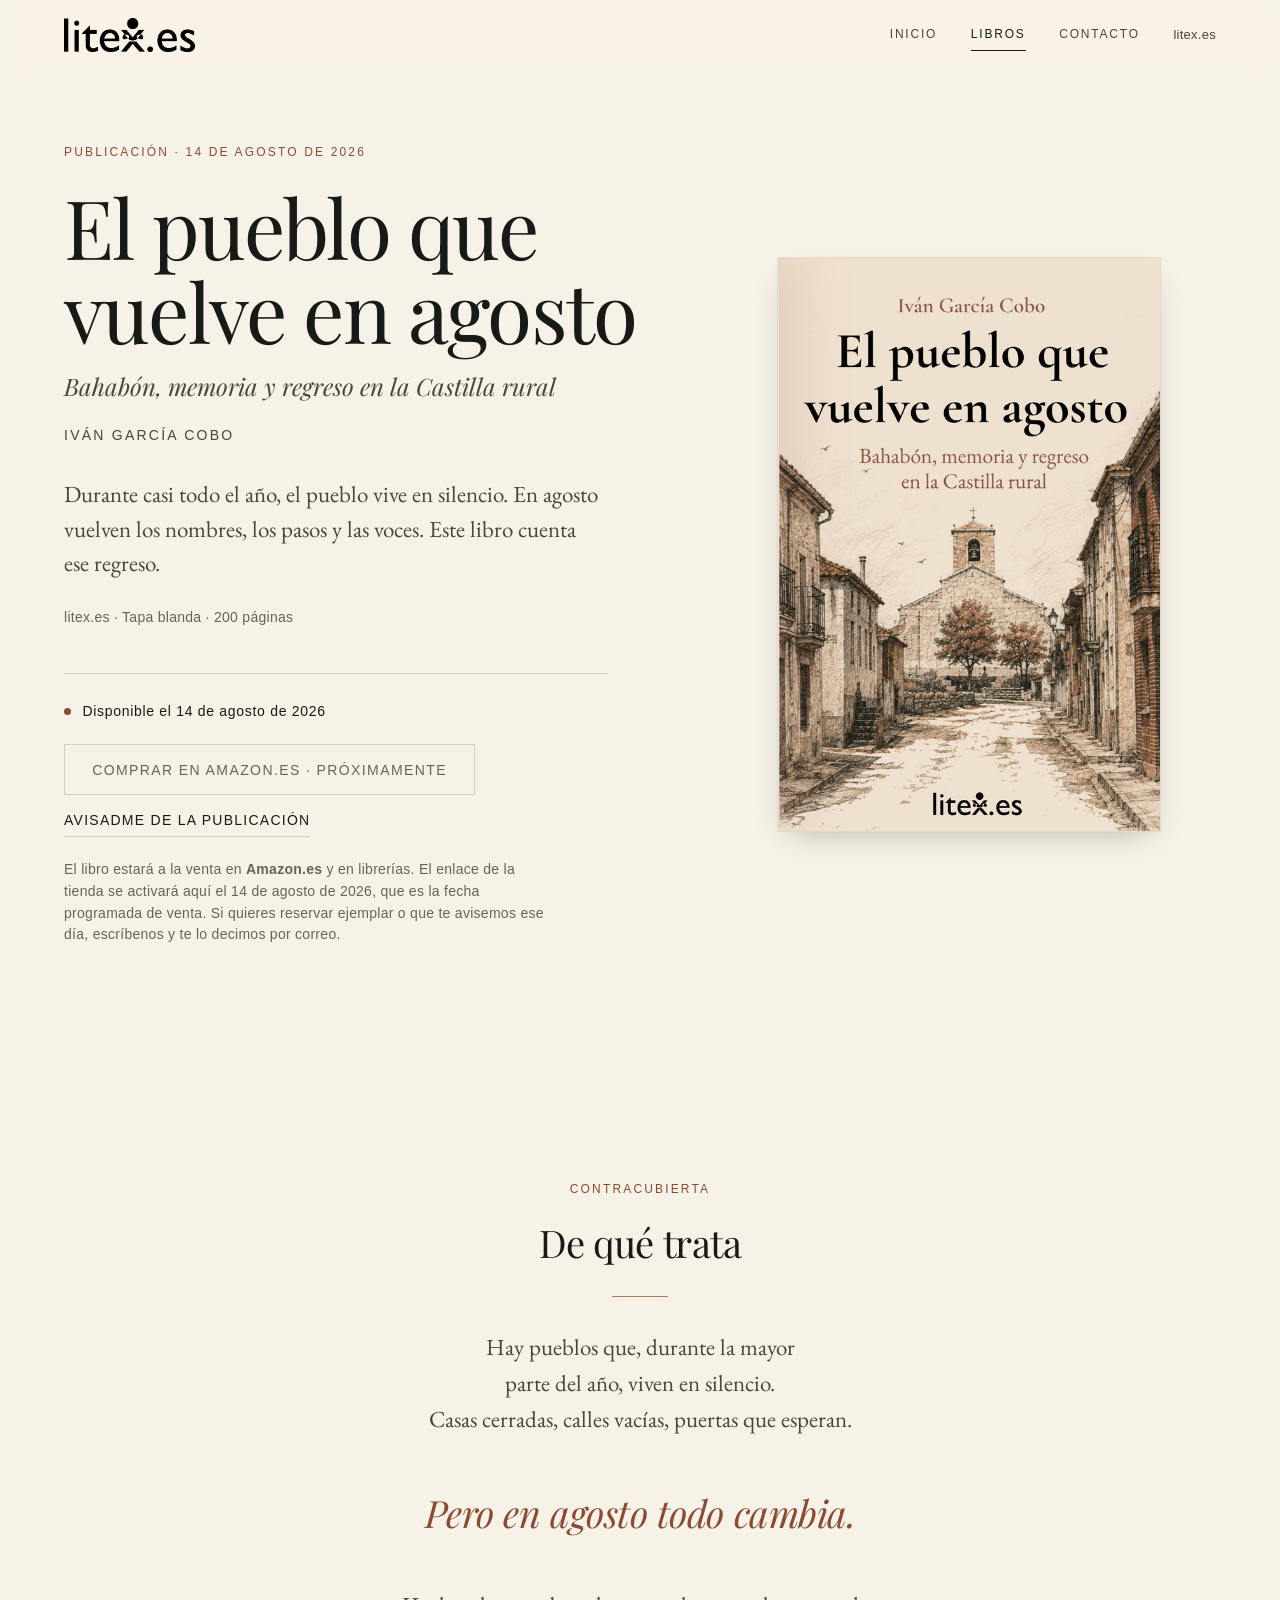
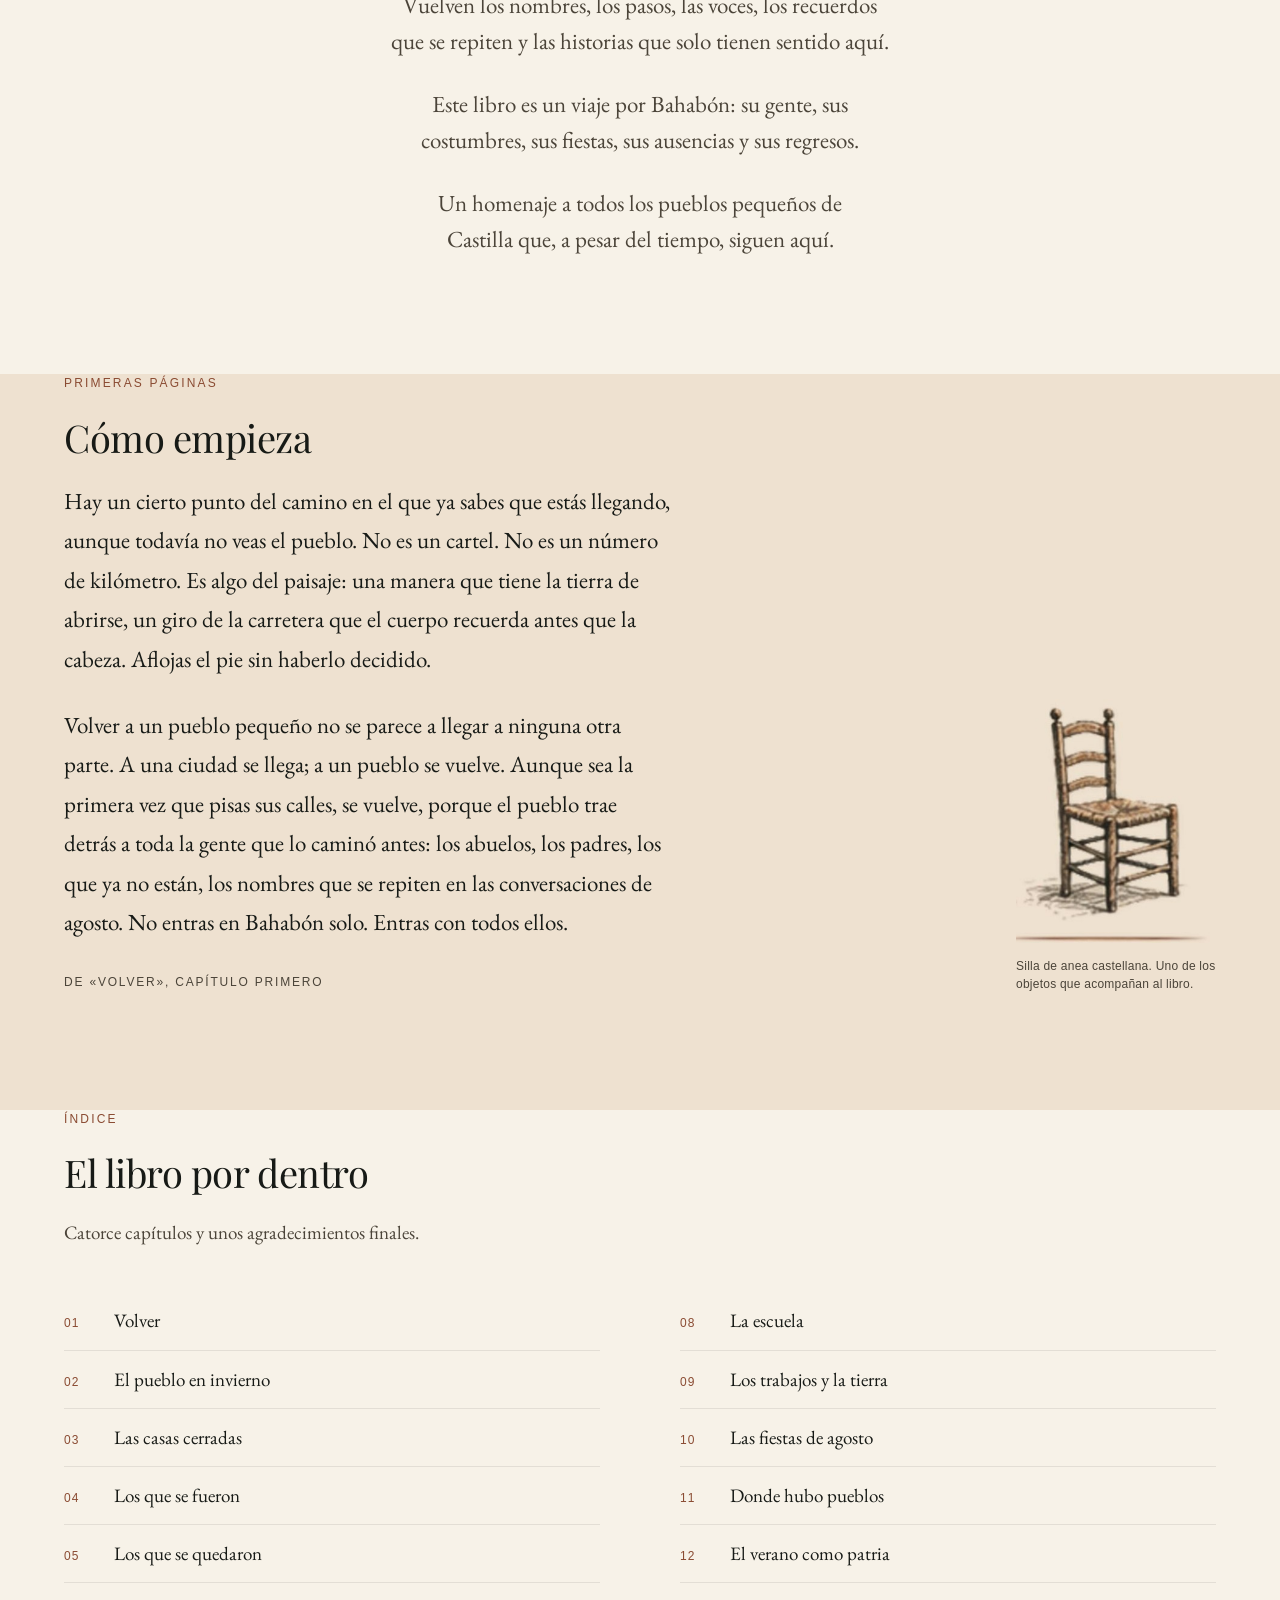
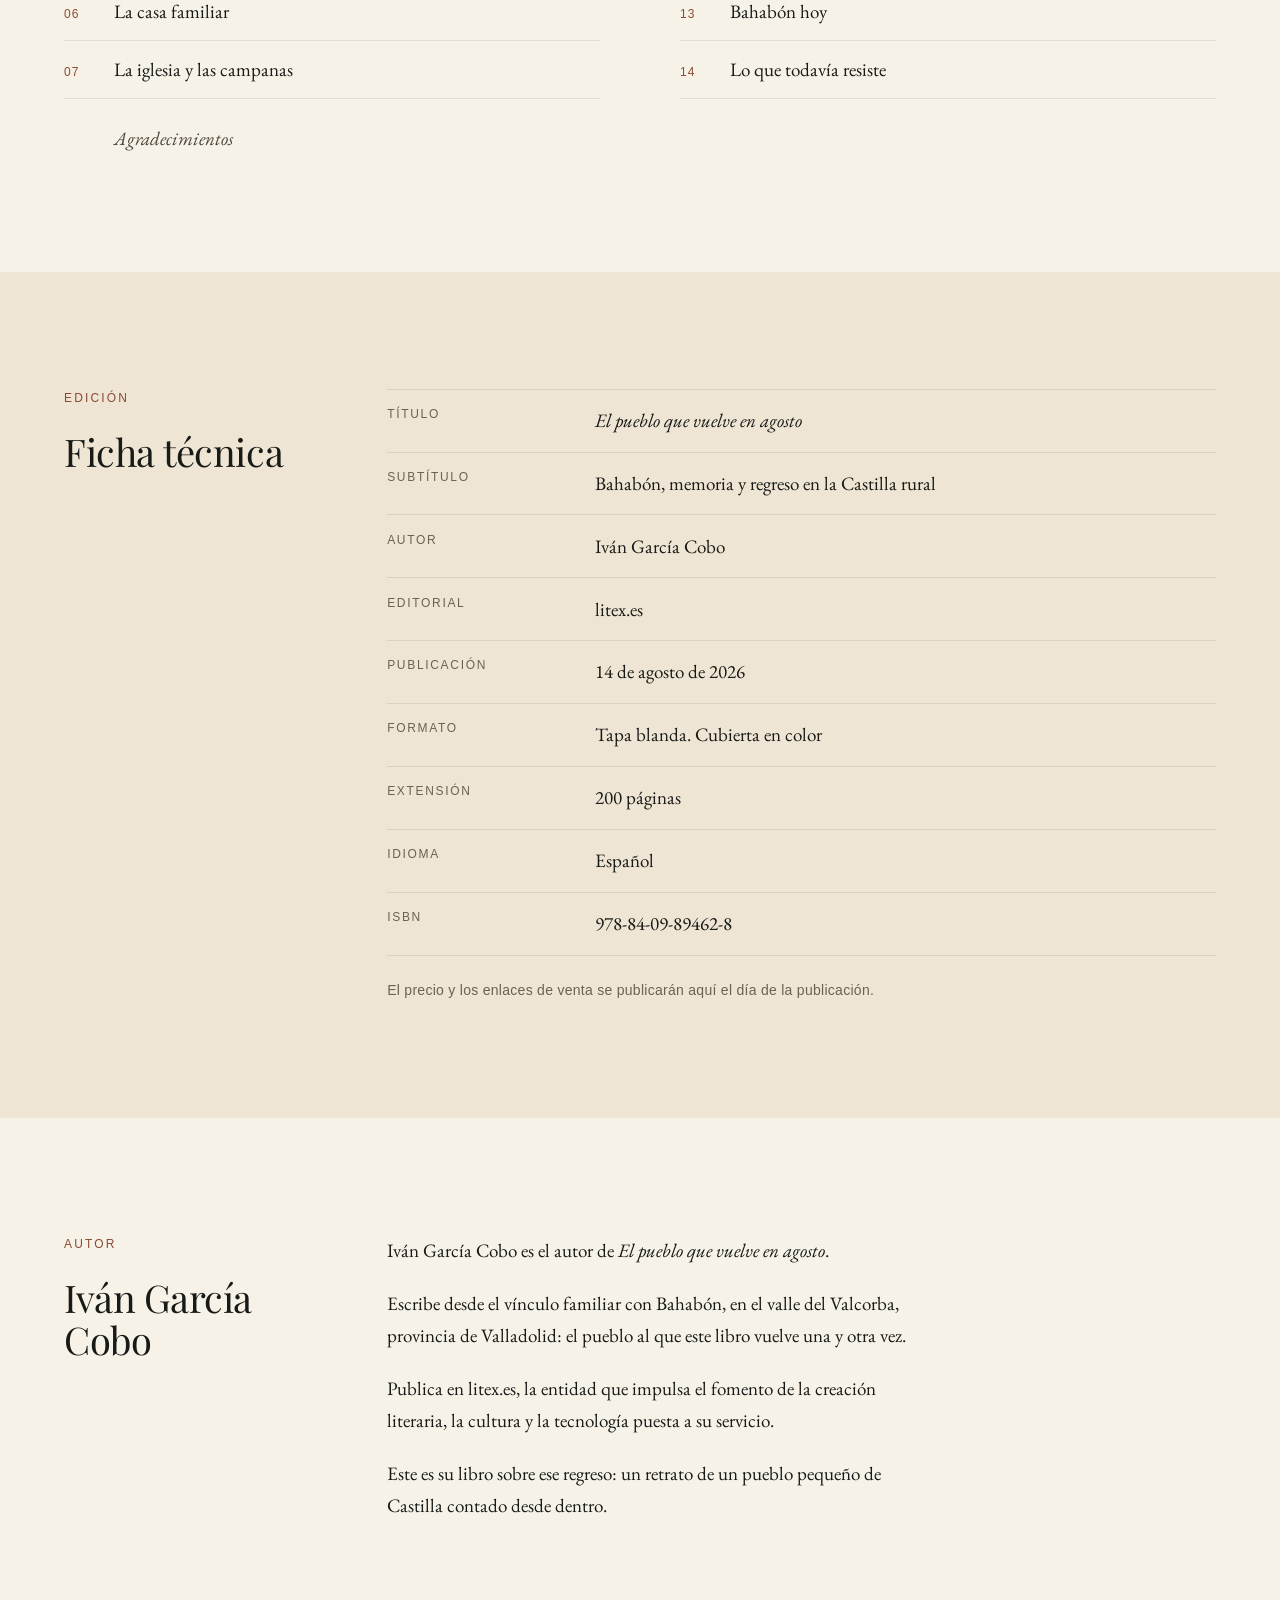
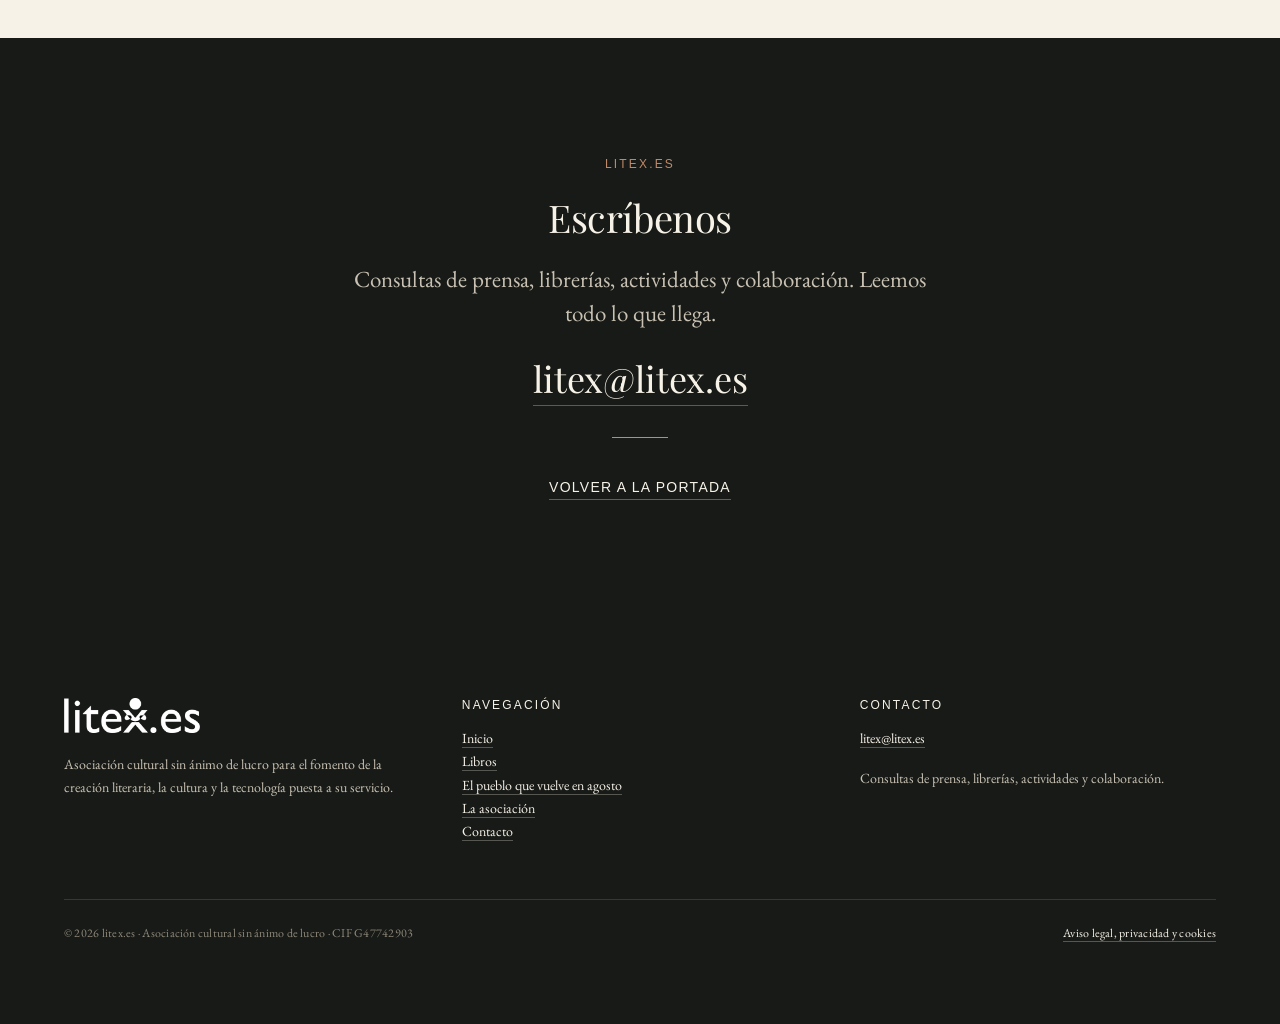
==== el-pueblo-que-vuelve-en-agosto.html @ 0a815637 "web" ====
<!doctype html>
<html lang="es">
<head>
<meta charset="utf-8">
<meta name="viewport" content="width=device-width, initial-scale=1">
<title>El pueblo que vuelve en agosto — Iván García Cobo | litex.es</title>
<meta name="description" content="«El pueblo que vuelve en agosto», de Iván García Cobo: Bahabón, memoria y regreso en la Castilla rural. Publicación el 14 de agosto de 2026 en litex.es.">
<link rel="canonical" href="https://litex.es/el-pueblo-que-vuelve-en-agosto.html">
<meta name="theme-color" content="#F7F2E8">
<meta property="og:type" content="book">
<meta property="og:site_name" content="litex.es">
<meta property="og:locale" content="es_ES">
<meta property="og:title" content="El pueblo que vuelve en agosto — Iván García Cobo">
<meta property="og:description" content="Bahabón, memoria y regreso en la Castilla rural. Un viaje por un pueblo pequeño de Castilla que revive cada agosto. Publicación: 14 de agosto de 2026.">
<meta property="og:url" content="https://litex.es/el-pueblo-que-vuelve-en-agosto.html">
<meta property="og:image" content="https://litex.es/assets/img/og-libro.jpg">
<meta property="og:image:alt" content="Cubierta de «El pueblo que vuelve en agosto», de Iván García Cobo.">
<meta property="book:author" content="Iván García Cobo">
<meta property="book:release_date" content="2026-08-14">
<meta name="twitter:card" content="summary_large_image">
<link rel="icon" href="favicon.ico" sizes="any">
<link rel="icon" href="assets/img/isotipo-litex.png" type="image/png">
<link rel="apple-touch-icon" href="assets/img/apple-touch-icon.png">
<link rel="preload" href="assets/fonts/eb-garamond-normal-latin.woff2" as="font" type="font/woff2" crossorigin>
<link rel="preload" href="assets/fonts/playfair-display-normal-latin.woff2" as="font" type="font/woff2" crossorigin>
<link rel="stylesheet" href="assets/css/fonts.css">
<link rel="stylesheet" href="assets/css/style.css">
<link rel="stylesheet" href="assets/css/el-pueblo-que-vuelve-en-agosto.css">
<noscript><style>.reveal{opacity:1;transform:none}</style></noscript>
<script type="application/ld+json">
{
  "@context": "https://schema.org",
  "@type": "Book",
  "name": "El pueblo que vuelve en agosto",
  "alternativeHeadline": "Bahabón, memoria y regreso en la Castilla rural",
  "author": {
    "@type": "Person",
    "name": "Iván García Cobo"
  },
  "inLanguage": "es",
  "publisher": {
    "@type": "Organization",
    "name": "litex.es",
    "url": "https://litex.es/"
  },
  "bookFormat": "https://schema.org/Paperback",
  "isbn": "978-84-09-89462-8",
  "datePublished": "2026-08-14",
  "image": "https://litex.es/assets/img/cubierta-pueblo-agosto.jpg",
  "url": "https://litex.es/el-pueblo-que-vuelve-en-agosto.html",
  "description": "Un viaje por Bahabón: su gente, sus costumbres, sus fiestas, sus ausencias y sus regresos. Un homenaje a todos los pueblos pequeños de Castilla que, a pesar del tiempo, siguen aquí."
}
</script>
</head>
<body>

<a class="skip-link" href="#main">Saltar al contenido</a>

<header class="site-header">
  <div class="wrap site-header__inner">
    <a class="brand" href="./" aria-label="litex.es — inicio">
      <img src="assets/img/logo-litex.png" alt="litex.es" width="900" height="231">
    </a>
    <nav class="nav" aria-label="Principal">
      <a href="./">Inicio</a>
      <a href="./#catalogo" aria-current="true">Libros</a>
      <a href="./#contacto">Contacto</a>
      <a href="./#asociacion" class="nav__self">litex.es</a>
    </nav>
  </div>
</header>

<main id="main">

  <!-- ===== 1. Portada ==================================================== -->
  <section class="book-hero" aria-labelledby="titulo-libro">
    <div class="wrap book-hero__inner">

      <div class="book-hero__text">
        <p class="eyebrow">Publicación · 14 de agosto de 2026</p>
        <h1 class="display-xl" id="titulo-libro">El pueblo que vuelve en agosto</h1>
        <p class="book-hero__subtitle">Bahabón, memoria y regreso en la Castilla rural</p>
        <p class="book-hero__author">Iván García Cobo</p>
        <p class="lede book-hero__lede">Durante casi todo el año, el pueblo vive en silencio. En agosto vuelven los nombres, los pasos y las voces. Este libro cuenta ese regreso.</p>
        <p class="meta book-hero__meta">litex.es · Tapa blanda · 200 páginas</p>

        <!-- ===== 2. Zona de compra ====================================== -->
        <div class="buy" id="compra">
          <p class="buy__status">Disponible el 14 de agosto de 2026</p>

          <div class="btn-row">
            <!-- TODO: sustituir por el enlace real de compra cuando esté definido.
                 Al activarlo: convertir este botón en un enlace con las mismas clases,
                 poner el href del punto de venta y quitar los atributos
                 disabled, aria-disabled y aria-describedby. -->
            <button class="btn btn--accent" type="button" aria-disabled="true" disabled aria-describedby="buy-note">Comprar en Amazon.es · próximamente</button>
            <a class="link" href="mailto:litex@litex.es?subject=Reserva%20de%20ejemplar%20%C2%B7%20El%20pueblo%20que%20vuelve%20en%20agosto">Avisadme de la publicación</a>
          </div>

          <p class="meta buy__note" id="buy-note">El libro estará a la venta en <strong>Amazon.es</strong> y en librerías. El enlace de la tienda se activará aquí el 14 de agosto de 2026, que es la fecha programada de venta. Si quieres reservar ejemplar o que te avisemos ese día, escríbenos y te lo decimos por correo.</p>
        </div>
      </div>

      <figure class="book-hero__cover">
        <img src="assets/img/cubierta-pueblo-agosto.jpg"
             srcset="assets/img/cubierta-pueblo-agosto-sm.jpg 600w, assets/img/cubierta-pueblo-agosto.jpg 1200w"
             sizes="(min-width: 62rem) 24rem, (min-width: 40rem) 20rem, 15rem"
             width="1200" height="1800"
             fetchpriority="high" decoding="async"
             alt="Cubierta de «El pueblo que vuelve en agosto», de Iván García Cobo: dibujo a lápiz de una calle de pueblo, entre casas de piedra y adobe, que desemboca en la iglesia y su espadaña, sobre fondo crema.">
      </figure>

    </div>
  </section>

  <!-- ===== 3. Sinopsis =================================================== -->
  <section class="section" id="sinopsis" aria-labelledby="h-sinopsis">
    <div class="wrap wrap--narrow center reveal">
      <p class="eyebrow">Contracubierta</p>
      <h2 id="h-sinopsis">De qué trata</h2>
      <hr class="flourish flourish--center">

      <div class="synopsis measure">
        <p>Hay pueblos que, durante la mayor parte del año, viven en silencio.<br>
           Casas cerradas, calles vacías, puertas que esperan.</p>

        <p class="synopsis__turn">Pero en agosto todo cambia.</p>

        <p>Vuelven los nombres, los pasos, las voces, los recuerdos que se repiten y las historias que solo tienen sentido aquí.</p>

        <p>Este libro es un viaje por Bahabón: su gente, sus costumbres, sus fiestas, sus ausencias y sus regresos.</p>

        <p>Un homenaje a todos los pueblos pequeños de Castilla que, a pesar del tiempo, siguen aquí.</p>
      </div>
    </div>
  </section>

  <!-- ===== 4. Fragmento ================================================== -->
  <section class="section section--cover section--top" id="fragmento" aria-labelledby="h-fragmento">
    <div class="wrap">
      <div class="reveal">
        <p class="eyebrow">Primeras páginas</p>
        <h2 id="h-fragmento">Cómo empieza</h2>
      </div>

      <div class="fragment reveal">
        <figure class="fragment__figure">
          <blockquote>
            <p>Hay un cierto punto del camino en el que ya sabes que estás llegando, aunque todavía no veas el pueblo. No es un cartel. No es un número de kilómetro. Es algo del paisaje: una manera que tiene la tierra de abrirse, un giro de la carretera que el cuerpo recuerda antes que la cabeza. Aflojas el pie sin haberlo decidido.</p>
            <p>Volver a un pueblo pequeño no se parece a llegar a ninguna otra parte. A una ciudad se llega; a un pueblo se vuelve. Aunque sea la primera vez que pisas sus calles, se vuelve, porque el pueblo trae detrás a toda la gente que lo caminó antes: los abuelos, los padres, los que ya no están, los nombres que se repiten en las conversaciones de agosto. No entras en Bahabón solo. Entras con todos ellos.</p>
          </blockquote>
          <figcaption>De <cite>«Volver»</cite>, capítulo primero</figcaption>
        </figure>

        <figure class="plate">
          <img src="assets/img/silla.jpg" alt="Dibujo a lápiz de una silla castellana de anea, con el respaldo de tres travesaños y el asiento trenzado." width="330" height="450" loading="lazy" decoding="async">
          <figcaption class="meta">Silla de anea castellana. Uno de los objetos que acompañan al libro.</figcaption>
        </figure>
      </div>
    </div>
  </section>

  <!-- ===== 5. Índice ===================================================== -->
  <section class="section" id="indice" aria-labelledby="h-indice">
    <div class="wrap reveal">
      <p class="eyebrow">Índice</p>
      <h2 id="h-indice">El libro por dentro</h2>
      <p class="measure quiet">Catorce capítulos y unos agradecimientos finales.</p>

      <ol class="toc">
        <li>Volver</li>
        <li>El pueblo en invierno</li>
        <li>Las casas cerradas</li>
        <li>Los que se fueron</li>
        <li>Los que se quedaron</li>
        <li>La casa familiar</li>
        <li>La iglesia y las campanas</li>
        <li>La escuela</li>
        <li>Los trabajos y la tierra</li>
        <li>Las fiestas de agosto</li>
        <li>Donde hubo pueblos</li>
        <li>El verano como patria</li>
        <li>Bahabón hoy</li>
        <li>Lo que todavía resiste</li>
      </ol>

      <p class="toc__extra">Agradecimientos</p>
    </div>
  </section>

  <!-- ===== 6. Ficha técnica ============================================== -->
  <section class="section section--warm section--top" id="ficha" aria-labelledby="h-ficha">
    <div class="wrap rail reveal">
      <div class="rail__head">
        <p class="eyebrow">Edición</p>
        <h2 id="h-ficha">Ficha técnica</h2>
      </div>

      <div class="rail__body">
        <dl class="specs">
          <dt>Título</dt>
          <dd><span class="italic">El pueblo que vuelve en agosto</span></dd>

          <dt>Subtítulo</dt>
          <dd>Bahabón, memoria y regreso en la Castilla rural</dd>

          <dt>Autor</dt>
          <dd>Iván García Cobo</dd>

          <dt>Editorial</dt>
          <dd>litex.es</dd>

          <dt>Publicación</dt>
          <dd><time datetime="2026-08-14">14 de agosto de 2026</time></dd>

          <dt>Formato</dt>
          <dd>Tapa blanda. Cubierta en color</dd>

          <dt>Extensión</dt>
          <dd>200 páginas</dd>

          <dt>Idioma</dt>
          <dd>Español</dd>

          <dt>ISBN</dt>
          <dd>978-84-09-89462-8</dd>
        </dl>

        <p class="meta specs__note">El precio y los enlaces de venta se publicarán aquí el día de la publicación.</p>
      </div>
    </div>
  </section>

  <!-- ===== 7. Sobre el autor ============================================= -->
  <section class="section" id="autor" aria-labelledby="h-autor">
    <div class="wrap rail reveal">
      <div class="rail__head">
        <p class="eyebrow">Autor</p>
        <h2 id="h-autor">Iván García Cobo</h2>
      </div>

      <div class="rail__body measure">
        <p>Iván García Cobo es el autor de <span class="italic">El pueblo que vuelve en agosto</span>.</p>
        <p>Escribe desde el vínculo familiar con Bahabón, en el valle del Valcorba, provincia de Valladolid: el pueblo al que este libro vuelve una y otra vez.</p>
        <p>Publica en litex.es, la entidad que impulsa el fomento de la creación literaria, la cultura y la tecnología puesta a su servicio.</p>
        <p>Este es su libro sobre ese regreso: un retrato de un pueblo pequeño de Castilla contado desde dentro.</p>
      </div>
    </div>
  </section>

  <!-- ===== 8. Cierre ===================================================== -->
  <section class="section section--dark section--top center" id="contacto" aria-labelledby="h-contacto">
    <div class="wrap wrap--narrow">
      <p class="eyebrow">litex.es</p>
      <h2 id="h-contacto">Escríbenos</h2>
      <p class="lede">Consultas de prensa, librerías, actividades y colaboración. Leemos todo lo que llega.</p>
      <p class="closing__mail"><a href="mailto:litex@litex.es">litex@litex.es</a></p>
      <hr class="flourish flourish--center">
      <p><a class="link" href="./">Volver a la portada</a></p>
    </div>
  </section>

</main>

<footer class="site-footer">
  <div class="wrap">
    <div class="site-footer__grid">
      <div class="site-footer__brand">
        <img src="assets/img/logo-litex-blanco.png" alt="litex.es" width="900" height="231">
        <p>Asociación cultural sin ánimo de lucro para el fomento de la creación literaria, la cultura y la tecnología puesta a su servicio.</p>
      </div>
      <div>
        <h3>Navegación</h3>
        <p><a href="./">Inicio</a><br>
           <a href="./#catalogo">Libros</a><br>
           <a href="el-pueblo-que-vuelve-en-agosto.html">El pueblo que vuelve en agosto</a><br>
           <a href="./#asociacion">La asociación</a><br>
           <a href="./#contacto">Contacto</a></p>
      </div>
      <div>
        <h3>Contacto</h3>
        <p><a href="mailto:litex@litex.es">litex@litex.es</a></p>
        <p>Consultas de prensa, librerías, actividades y colaboración.</p>
      </div>
    </div>
    <div class="site-footer__bottom">
      <span>© 2026 litex.es · Asociación cultural sin ánimo de lucro · CIF G47742903</span>
      <span><a href="aviso-legal.html">Aviso legal, privacidad y cookies</a></span>
    </div>
  </div>
</footer>
<script src="assets/js/site.js" defer></script>

</body>
</html>
---- assets/css/fonts.css ----
/* Tipografías autoalojadas — EB Garamond y Playfair Display (SIL OFL 1.1) */

@font-face {
  font-family: 'EB Garamond';
  font-style: italic;
  font-weight: 400 600;
  font-display: swap;
  src: url('../fonts/eb-garamond-italic-latin-ext.woff2') format('woff2');
  unicode-range: U+0100-02BA, U+02BD-02C5, U+02C7-02CC, U+02CE-02D7, U+02DD-02FF, U+0304, U+0308, U+0329, U+1D00-1DBF, U+1E00-1E9F, U+1EF2-1EFF, U+2020, U+20A0-20AB, U+20AD-20C0, U+2113, U+2C60-2C7F, U+A720-A7FF;
}

@font-face {
  font-family: 'EB Garamond';
  font-style: italic;
  font-weight: 400 600;
  font-display: swap;
  src: url('../fonts/eb-garamond-italic-latin.woff2') format('woff2');
  unicode-range: U+0000-00FF, U+0131, U+0152-0153, U+02BB-02BC, U+02C6, U+02DA, U+02DC, U+0304, U+0308, U+0329, U+2000-206F, U+20AC, U+2122, U+2191, U+2193, U+2212, U+2215, U+FEFF, U+FFFD;
}

@font-face {
  font-family: 'EB Garamond';
  font-style: normal;
  font-weight: 400 700;
  font-display: swap;
  src: url('../fonts/eb-garamond-normal-latin-ext.woff2') format('woff2');
  unicode-range: U+0100-02BA, U+02BD-02C5, U+02C7-02CC, U+02CE-02D7, U+02DD-02FF, U+0304, U+0308, U+0329, U+1D00-1DBF, U+1E00-1E9F, U+1EF2-1EFF, U+2020, U+20A0-20AB, U+20AD-20C0, U+2113, U+2C60-2C7F, U+A720-A7FF;
}

@font-face {
  font-family: 'EB Garamond';
  font-style: normal;
  font-weight: 400 700;
  font-display: swap;
  src: url('../fonts/eb-garamond-normal-latin.woff2') format('woff2');
  unicode-range: U+0000-00FF, U+0131, U+0152-0153, U+02BB-02BC, U+02C6, U+02DA, U+02DC, U+0304, U+0308, U+0329, U+2000-206F, U+20AC, U+2122, U+2191, U+2193, U+2212, U+2215, U+FEFF, U+FFFD;
}

@font-face {
  font-family: 'Playfair Display';
  font-style: italic;
  font-weight: 400 600;
  font-display: swap;
  src: url('../fonts/playfair-display-italic-latin-ext.woff2') format('woff2');
  unicode-range: U+0100-02BA, U+02BD-02C5, U+02C7-02CC, U+02CE-02D7, U+02DD-02FF, U+0304, U+0308, U+0329, U+1D00-1DBF, U+1E00-1E9F, U+1EF2-1EFF, U+2020, U+20A0-20AB, U+20AD-20C0, U+2113, U+2C60-2C7F, U+A720-A7FF;
}

@font-face {
  font-family: 'Playfair Display';
  font-style: italic;
  font-weight: 400 600;
  font-display: swap;
  src: url('../fonts/playfair-display-italic-latin.woff2') format('woff2');
  unicode-range: U+0000-00FF, U+0131, U+0152-0153, U+02BB-02BC, U+02C6, U+02DA, U+02DC, U+0304, U+0308, U+0329, U+2000-206F, U+20AC, U+2122, U+2191, U+2193, U+2212, U+2215, U+FEFF, U+FFFD;
}

@font-face {
  font-family: 'Playfair Display';
  font-style: normal;
  font-weight: 400 700;
  font-display: swap;
  src: url('../fonts/playfair-display-normal-latin-ext.woff2') format('woff2');
  unicode-range: U+0100-02BA, U+02BD-02C5, U+02C7-02CC, U+02CE-02D7, U+02DD-02FF, U+0304, U+0308, U+0329, U+1D00-1DBF, U+1E00-1E9F, U+1EF2-1EFF, U+2020, U+20A0-20AB, U+20AD-20C0, U+2113, U+2C60-2C7F, U+A720-A7FF;
}

@font-face {
  font-family: 'Playfair Display';
  font-style: normal;
  font-weight: 400 700;
  font-display: swap;
  src: url('../fonts/playfair-display-normal-latin.woff2') format('woff2');
  unicode-range: U+0000-00FF, U+0131, U+0152-0153, U+02BB-02BC, U+02C6, U+02DA, U+02DC, U+0304, U+0308, U+0329, U+2000-206F, U+20AC, U+2122, U+2191, U+2193, U+2212, U+2215, U+FEFF, U+FFFD;
}
---- assets/css/style.css ----
/* =========================================================================
   litex.es — sistema de diseño
   Editorial, sobrio, papel. Paleta tomada de la cubierta de
   «El pueblo que vuelve en agosto».
   ========================================================================= */

/* --- 1. Tokens ---------------------------------------------------------- */

:root {
  /* Color */
  --paper:        #F7F2E8;   /* fondo general, papel ahuesado           */
  --paper-warm:   #EFE5D4;   /* paneles cálidos                          */
  --paper-cover:  #EEE1D0;   /* crema exacto de la cubierta              */
  --ink:          #171A16;   /* carbón oscuro — texto principal          */
  --ink-soft:     #4B4439;   /* carbón medio — texto secundario          */
  --ink-mute:     #6A6255;   /* metadatos, pies de foto — AA (≥4,67:1)
                                sobre los tres fondos claros del sitio    */
  --sanguina:     #8A4B32;   /* acento principal                         */
  --sanguina-dk:  #6E3A26;   /* acento en hover / contraste AA           */
  --stone:        #806A50;
  --rule:         rgba(23, 26, 22, .16);
  --rule-soft:    rgba(23, 26, 22, .09);

  /* Tipografía */
  --serif:   'EB Garamond', 'Iowan Old Style', Palatino, 'Palatino Linotype', Georgia, serif;
  --display: 'Playfair Display', 'EB Garamond', Georgia, serif;
  --sans:    'Helvetica Neue', Helvetica, Arial, sans-serif;

  /* Escala fluida */
  --t-xs:  .75rem;
  --t-sm:  .875rem;
  --t-base: clamp(1.0625rem, .99rem + .32vw, 1.1875rem);
  --t-lede: clamp(1.1875rem, 1.09rem + .45vw, 1.4375rem);
  --t-h3:  clamp(1.25rem, 1.15rem + .5vw, 1.5rem);
  --t-h2:  clamp(1.6rem, 1.3rem + 1.35vw, 2.5rem);
  --t-h1:  clamp(2.1rem, 1.5rem + 2.7vw, 4rem);
  --t-xl:  clamp(2.6rem, 1.6rem + 4.4vw, 5.5rem);

  /* Ritmo */
  --gap:      clamp(1.5rem, 1rem + 2vw, 3rem);
  --section:  clamp(4rem, 2.5rem + 6vw, 8.5rem);
  --wrap:     72rem;
  --measure:  34rem;   /* ancho de lectura cómodo */
}

/* --- 2. Reset y base ---------------------------------------------------- */

*, *::before, *::after { box-sizing: border-box; }

html {
  -webkit-text-size-adjust: 100%;
  scroll-behavior: smooth;
  scroll-padding-top: 6rem;
}

body {
  margin: 0;
  background: var(--paper);
  color: var(--ink);
  font-family: var(--serif);
  font-size: var(--t-base);
  line-height: 1.66;
  font-kerning: normal;
  font-variant-ligatures: common-ligatures;
  text-rendering: optimizeLegibility;
  -webkit-font-smoothing: antialiased;
  -moz-osx-font-smoothing: grayscale;
}

img, svg { max-width: 100%; height: auto; display: block; }

h1, h2, h3, h4 {
  font-family: var(--display);
  font-weight: 400;
  line-height: 1.1;
  letter-spacing: -.012em;
  text-wrap: balance;
  margin: 0 0 .6em;
}

h1 { font-size: var(--t-h1); }
h2 { font-size: var(--t-h2); }
h3 { font-size: var(--t-h3); line-height: 1.25; }

p { margin: 0 0 1.15em; text-wrap: pretty; }
p:last-child { margin-bottom: 0; }

a { color: inherit; text-decoration-thickness: 1px; text-underline-offset: .18em; }
a:hover { color: var(--sanguina); }

strong { font-weight: 600; }
em { font-style: italic; }

hr {
  border: 0;
  border-top: 1px solid var(--rule);
  margin: var(--gap) 0;
}

::selection { background: var(--sanguina); color: var(--paper); }

:focus-visible {
  outline: 2px solid var(--sanguina);
  outline-offset: 3px;
  border-radius: 2px;
}

.skip-link {
  position: absolute; left: -9999px;
  background: var(--ink); color: var(--paper);
  padding: .7rem 1.1rem; z-index: 100;
  font-family: var(--sans); font-size: var(--t-sm);
}
.skip-link:focus { left: 1rem; top: 1rem; }

/* --- 3. Layout ---------------------------------------------------------- */

.wrap {
  width: min(100% - 2.5rem, var(--wrap));
  margin-inline: auto;
}
.wrap--narrow { width: min(100% - 2.5rem, 46rem); }

.section { padding-block: var(--section); }

/* Dos secciones lisas seguidas comparten aire: se colapsa el margen superior de
   la segunda. Pero si alguna de las dos lleva filete o fondo propio, la banda
   necesita su propio aire arriba, así que la regla no debe aplicarse. */
.section:not(.section--warm):not(.section--dark)
  + .section:not(.section--rule):not(.section--warm):not(.section--dark) {
  padding-top: 0;
}

.section--rule { border-top: 1px solid var(--rule-soft); padding-top: var(--section); }
.section--warm { background: var(--paper-warm); }
.section--dark { background: var(--ink); color: var(--paper); }
.section--dark a:hover { color: #D9A385; }

.measure { max-width: var(--measure); }

/* --- 4. Tipografía de apoyo --------------------------------------------- */

.eyebrow {
  font-family: var(--sans);
  font-size: var(--t-xs);
  font-weight: 500;
  letter-spacing: .18em;
  text-transform: uppercase;
  color: var(--sanguina);
  margin: 0 0 1.4rem;
  display: block;
}
.section--dark .eyebrow { color: #C08A6B; }

.lede {
  font-size: var(--t-lede);
  line-height: 1.5;
  color: var(--ink-soft);
  max-width: 38rem;
}

.meta {
  font-family: var(--sans);
  font-size: var(--t-sm);
  letter-spacing: .02em;
  color: var(--ink-mute);
  line-height: 1.55;
}

.display-xl {
  font-family: var(--display);
  font-size: var(--t-xl);
  font-weight: 400;
  line-height: 1.02;
  letter-spacing: -.022em;
  margin: 0;
  text-wrap: balance;
}

.quiet { color: var(--ink-soft); }
.accent { color: var(--sanguina); }
.italic { font-style: italic; }

/* Ornamento: filete corto centrado o a la izquierda */
.flourish {
  width: 3.5rem;
  height: 1px;
  background: var(--sanguina);
  border: 0;
  margin: 2rem 0;
  opacity: .7;
}
.flourish--center { margin-inline: auto; }

/* --- 5. Botones --------------------------------------------------------- */

.btn {
  display: inline-flex;
  align-items: center;
  gap: .6rem;
  font-family: var(--sans);
  font-size: var(--t-sm);
  letter-spacing: .1em;
  text-transform: uppercase;
  text-decoration: none;
  padding: .95rem 1.7rem;
  border: 1px solid var(--ink);
  background: transparent;
  color: var(--ink);
  cursor: pointer;
  transition: background .25s ease, color .25s ease, border-color .25s ease;
}
.btn:hover { background: var(--ink); color: var(--paper); }

.btn--solid { background: var(--ink); color: var(--paper); }
.btn--solid:hover { background: var(--sanguina); border-color: var(--sanguina); color: var(--paper); }

.btn--accent { background: var(--sanguina); border-color: var(--sanguina); color: var(--paper); }
.btn--accent:hover { background: var(--sanguina-dk); border-color: var(--sanguina-dk); color: var(--paper); }

.btn[aria-disabled="true"] {
  border-color: var(--rule);
  color: var(--ink-mute);
  cursor: default;
  pointer-events: none;
}

.btn-row {
  display: flex;
  flex-wrap: wrap;
  gap: .85rem;
  margin-top: 2rem;
}

/* Enlace con subrayado animado */
.link {
  font-family: var(--sans);
  font-size: var(--t-sm);
  letter-spacing: .09em;
  text-transform: uppercase;
  text-decoration: none;
  color: var(--ink);
  border-bottom: 1px solid var(--rule);
  padding-bottom: .25rem;
  transition: border-color .25s ease, color .25s ease;
}
.link:hover { color: var(--sanguina); border-color: var(--sanguina); }

/* --- 6. Cabecera y navegación ------------------------------------------- */

.site-header {
  position: sticky;
  top: 0;
  z-index: 50;
  background: color-mix(in srgb, var(--paper) 88%, transparent);
  backdrop-filter: saturate(150%) blur(10px);
  -webkit-backdrop-filter: saturate(150%) blur(10px);
  border-bottom: 1px solid transparent;
  transition: border-color .3s ease, background .3s ease;
}
.site-header.is-stuck { border-bottom-color: var(--rule-soft); }

.site-header__inner {
  display: flex;
  align-items: center;
  justify-content: space-between;
  gap: var(--gap);
  padding-block: 1.15rem;
}

.brand { display: inline-block; line-height: 0; }
.brand img { width: clamp(6.5rem, 5rem + 4vw, 8.75rem); }

.nav {
  display: flex;
  align-items: center;
  gap: clamp(1.25rem, .5rem + 2vw, 2.5rem);
  font-family: var(--sans);
  font-size: var(--t-xs);
  letter-spacing: .15em;
  text-transform: uppercase;
}
.nav a {
  text-decoration: none;
  color: var(--ink-soft);
  padding-block: .35rem;
  border-bottom: 1px solid transparent;
  transition: color .2s ease, border-color .2s ease;
  white-space: nowrap;
}
.nav a:hover { color: var(--ink); border-bottom-color: var(--sanguina); }
/* La entrada que nombra a la propia asociación conserva su minúscula: el
   nombre es «litex.es», no «LITEX.ES». Un pelo más de cuerpo para que no
   quede pequeña al lado de las versalitas. */
.nav .nav__self {
  text-transform: none;
  letter-spacing: .02em;
  font-size: .8125rem;
}

/* "page" marca la página exacta; "true", la sección a la que pertenece la
   página actual (la ficha de un libro se sitúa bajo «Libros»). */
.nav a[aria-current="page"],
.nav a[aria-current="true"] { color: var(--ink); border-bottom-color: var(--ink); }

/* La cabecera no lleva menú desplegable: los cuatro enlaces no caben junto al
   logotipo por debajo de ~700 px. Ahí la navegación baja a su propia línea. */
@media (max-width: 44rem) {
  .site-header__inner {
    flex-wrap: wrap;
    justify-content: center;
    gap: .85rem 1rem;
    padding-block: .9rem;
  }
  .nav {
    width: 100%;
    justify-content: space-between;
    gap: .4rem .75rem;
    font-size: .6875rem;
    letter-spacing: .06em;
  }
}

/* --- 7. Pie de página --------------------------------------------------- */

.site-footer {
  background: var(--ink);
  color: #C9C2B4;
  padding-block: clamp(3rem, 2rem + 4vw, 5rem);
  font-size: var(--t-sm);
}
.site-footer a { color: var(--paper); text-decoration: none; border-bottom: 1px solid rgba(247,242,232,.28); }
.site-footer a:hover { color: #D9A385; border-color: #D9A385; }
.site-footer__grid {
  display: grid;
  grid-template-columns: repeat(auto-fit, minmax(15rem, 1fr));
  gap: var(--gap);
  align-items: start;
}
.site-footer__brand img { width: 8.5rem; margin-bottom: 1.25rem; }
.site-footer h3 {
  font-family: var(--sans);
  font-size: var(--t-xs);
  font-weight: 500;
  letter-spacing: .18em;
  text-transform: uppercase;
  color: var(--paper);
  margin-bottom: .9rem;
}
.site-footer__bottom {
  margin-top: clamp(2.5rem, 2rem + 2vw, 3.5rem);
  padding-top: 1.5rem;
  border-top: 1px solid rgba(247,242,232,.14);
  display: flex;
  flex-wrap: wrap;
  gap: .5rem 1.5rem;
  justify-content: space-between;
  font-size: var(--t-xs);
  color: #8F887B;
  letter-spacing: .02em;
}

/* --- 8. Animación de entrada -------------------------------------------- */

.reveal {
  opacity: 0;
  transform: translateY(1.25rem);
  transition: opacity .8s cubic-bezier(.22,.61,.36,1), transform .8s cubic-bezier(.22,.61,.36,1);
}
.reveal.is-visible { opacity: 1; transform: none; }

@media (prefers-reduced-motion: reduce) {
  html { scroll-behavior: auto; }
  .reveal { opacity: 1; transform: none; transition: none; }
  *, *::before, *::after {
    animation-duration: .01ms !important;
    transition-duration: .01ms !important;
  }
}

/* --- 9. Utilidades ------------------------------------------------------ */

.visually-hidden {
  position: absolute; width: 1px; height: 1px;
  padding: 0; margin: -1px; overflow: hidden;
  clip: rect(0 0 0 0); clip-path: inset(50%); white-space: nowrap;
}

.center { text-align: center; }
.center .lede, .center .measure { margin-inline: auto; }

@media print {
  .site-header, .btn-row, .reveal { position: static; opacity: 1; transform: none; }
  body { background: #fff; color: #000; }
}
---- assets/css/el-pueblo-que-vuelve-en-agosto.css ----
/* =========================================================================
   litex.es — «El pueblo que vuelve en agosto»
   Estilos exclusivos de el-pueblo-que-vuelve-en-agosto.html.
   Depende de style.css: aquí sólo va lo específico de esta página.
   ========================================================================= */

/* --- 0. Ajustes heredados ----------------------------------------------- */

/* Nota: el contraste de `.meta` y el plegado de la cabecera en pantallas
   estrechas se corrigieron en style.css, porque afectan a todo el sitio. */

/* style.css anula el aire superior de dos .section consecutivas. Cuando
   cambia el color de fondo hay que devolvérselo para que el bloque respire. */
.section.section--top { padding-top: var(--section); }

/* Botones nativos: el navegador les pone radio y tipografía propias. */
button.btn {
  border-radius: 0;
  appearance: none;
  -webkit-appearance: none;
  line-height: 1.3;
}

/* --- 1. Rejilla editorial de apoyo -------------------------------------- */

/* Rótulo a la izquierda, contenido a la derecha. */
.rail { display: grid; gap: clamp(1.5rem, 1rem + 2vw, 2.75rem); }

.rail__head { align-self: start; }
.rail__head h2 { margin-bottom: 0; }
.rail__body > :first-child { margin-top: 0; }

@media (min-width: 56rem) {
  .rail {
    grid-template-columns: minmax(0, 16rem) minmax(0, 1fr);
    column-gap: clamp(2rem, 1rem + 4vw, 5rem);
  }
}

/* --- 2. Portada del libro (hero) ---------------------------------------- */

.book-hero {
  padding-top: clamp(2.25rem, 1.25rem + 4vw, 5rem);
  padding-bottom: var(--section);
}

.book-hero__inner {
  display: grid;
  gap: clamp(2.25rem, 1.5rem + 3.5vw, 4rem);
  align-items: center;
}

@media (min-width: 62rem) {
  .book-hero__inner {
    grid-template-columns: minmax(0, 1.08fr) minmax(0, .92fr);
    column-gap: clamp(3rem, 1rem + 5vw, 6rem);
  }
}

/* min-width: 0 evita que un título largo desborde la celda de la rejilla */
.book-hero__text { min-width: 0; }

/* En móvil la cubierta va delante; en pantalla ancha vuelve a su columna. */
.book-hero__cover { order: -1; margin: 0; }

.book-hero__cover img {
  width: 100%;
  max-width: 15rem;
  margin-inline: auto;
  border: 1px solid rgba(23, 26, 22, .10);
  box-shadow: 0 .7rem 1.9rem -.9rem rgba(23, 26, 22, .35);
}

@media (min-width: 40rem) {
  .book-hero__cover img { max-width: 20rem; }
}

@media (min-width: 62rem) {
  .book-hero__cover { order: 0; }
  .book-hero__cover img { max-width: 24rem; }
}

.book-hero__subtitle {
  font-family: var(--display);
  font-style: italic;
  font-size: var(--t-h3);
  line-height: 1.32;
  color: var(--ink-soft);
  margin: 1.15rem 0 0;
}

.book-hero__author {
  font-family: var(--sans);
  font-size: var(--t-sm);
  letter-spacing: .16em;
  text-transform: uppercase;
  color: var(--ink-soft);
  margin: 1.35rem 0 0;
}

.book-hero__lede { margin-top: 1.9rem; }

.book-hero__meta { margin-top: 1.1rem; }

/* --- 3. Zona de compra --------------------------------------------------- */

.buy {
  max-width: 34rem;
  margin-top: clamp(2rem, 1.5rem + 2vw, 2.75rem);
  padding-top: 1.6rem;
  border-top: 1px solid var(--rule);
}

.buy__status {
  display: flex;
  align-items: center;
  gap: .7rem;
  margin: 0;
  font-family: var(--sans);
  font-size: var(--t-sm);
  letter-spacing: .05em;
  color: var(--ink);
}

/* Punto sanguina, único ornamento del bloque */
.buy__status::before {
  content: "";
  flex: 0 0 auto;
  width: .45rem;
  height: .45rem;
  background: var(--sanguina);
  border-radius: 50%;
}

.buy .btn-row { margin-top: 1.35rem; align-items: center; }

.buy__note { margin-top: 1.4rem; max-width: 30rem; }

/* El botón de venta todavía no está activo. .btn--accent le da fondo sanguina
   y .btn[aria-disabled] sólo cambia texto y filete, así que el contraste se
   quedaría corto: lo vaciamos hasta que exista un enlace real de compra. */
.btn--accent[aria-disabled="true"] {
  background: transparent;
  border-color: var(--rule);
  color: var(--ink-mute);
}

@media (max-width: 26rem) {
  .buy .btn {
    width: 100%;
    justify-content: center;
    text-align: center;
    padding-inline: 1rem;
  }
  .buy .link { align-self: flex-start; }
}

/* --- 4. Sinopsis --------------------------------------------------------- */

.synopsis { margin-inline: auto; }

.synopsis p {
  font-size: var(--t-lede);
  line-height: 1.58;
  color: var(--ink-soft);
  text-wrap: balance;
}

/* «Pero en agosto todo cambia.» — el giro de la contracubierta, aislado */
.synopsis .synopsis__turn {
  font-family: var(--display);
  font-style: italic;
  font-size: clamp(1.55rem, 1.1rem + 2vw, 2.35rem);
  line-height: 1.2;
  letter-spacing: -.012em;
  color: var(--sanguina);
  margin-block: clamp(2rem, 1.4rem + 2.6vw, 3.25rem);
}

/* --- 5. Fragmento -------------------------------------------------------- */

.section--cover { background: var(--paper-cover); }

/* Sobre el crema de cubierta los metadatos necesitan algo más de peso. */
.section--cover .meta { color: var(--ink-soft); }

.fragment {
  display: grid;
  gap: clamp(2.5rem, 1.5rem + 4vw, 4rem);
  align-items: end;
}

@media (min-width: 62rem) {
  .fragment {
    grid-template-columns: minmax(0, 1fr) auto;
    column-gap: clamp(2.5rem, 1rem + 4vw, 5rem);
  }
}

.fragment__figure { margin: 0; max-width: 38rem; }

.fragment__figure blockquote {
  margin: 0;
  font-size: var(--t-lede);
  line-height: 1.72;
  color: var(--ink);
}

.fragment__figure figcaption {
  margin-top: 1.9rem;
  font-family: var(--sans);
  font-size: var(--t-xs);
  letter-spacing: .15em;
  text-transform: uppercase;
  color: var(--ink-soft);
}

.fragment__figure cite { font-style: normal; }

/* Lámina de la silla de anea. El JPG trae el crema #EEE1D0 opaco, idéntico a
   --paper-cover: sólo funde sin costura dentro de un fondo de ese color. */
.plate {
  margin: 0 auto;
  max-width: 12.5rem;
  background: var(--paper-cover);
}

.plate img { width: 100%; }

.plate figcaption {
  margin-top: .9rem;
  max-width: 15rem;
  font-size: var(--t-xs);
  line-height: 1.5;
  text-align: center;
}

@media (min-width: 62rem) {
  .plate { margin: 0; }
  .plate figcaption { text-align: left; }
}

/* --- 6. Índice ----------------------------------------------------------- */

.toc {
  list-style: none;
  margin: clamp(1.75rem, 1.25rem + 2vw, 2.75rem) 0 0;
  padding: 0;
  counter-reset: capitulo;
}

@media (min-width: 48rem) {
  .toc { columns: 2; column-gap: clamp(2.5rem, 1rem + 5vw, 5rem); }
}

.toc > li {
  counter-increment: capitulo;
  display: flex;
  align-items: baseline;
  gap: 1.1rem;
  padding: .8rem 0;
  border-bottom: 1px solid var(--rule-soft);
  break-inside: avoid;
  -webkit-column-break-inside: avoid;
}

.toc > li::before {
  content: counter(capitulo, decimal-leading-zero);
  flex: 0 0 2rem;
  font-family: var(--sans);
  font-size: var(--t-xs);
  letter-spacing: .1em;
  color: var(--sanguina);
}

/* Fuera de la numeración */
.toc__extra {
  margin: 1.5rem 0 0;
  padding-left: 3.1rem;
  font-style: italic;
  color: var(--ink-soft);
}

/* --- 7. Ficha técnica ---------------------------------------------------- */

.specs {
  display: grid;
  grid-template-columns: minmax(0, 1fr);
  margin: 0;
  border-top: 1px solid var(--rule-soft);
}

.specs dt {
  padding-top: .95rem;
  font-family: var(--sans);
  font-size: var(--t-xs);
  letter-spacing: .14em;
  text-transform: uppercase;
  color: var(--ink-mute);
}

.specs dd {
  margin: 0;
  padding-bottom: .95rem;
  border-bottom: 1px solid var(--rule-soft);
}

/* En pantalla ancha, término y definición comparten fila. Sin column-gap:
   la separación la da el padding del <dt>, así los filetes son continuos. */
@media (min-width: 40rem) {
  .specs { grid-template-columns: minmax(9rem, 13rem) minmax(0, 1fr); }
  .specs dt {
    padding-block: .95rem;
    padding-right: clamp(1.5rem, 1rem + 3vw, 3rem);
    border-bottom: 1px solid var(--rule-soft);
  }
  .specs dd { padding-block: .95rem; }
}

.specs__note { margin-top: 1.5rem; }

/* --- 8. Presentaciones --------------------------------------------------- */

.dates__list {
  list-style: none;
  margin: 1.6rem 0 0;
  padding: 0;
}

.dates__list li {
  padding: .8rem 0;
  border-top: 1px solid var(--rule);
}

.dates__list li strong {
  display: block;
  font-family: var(--sans);
  font-size: var(--t-xs);
  font-weight: 500;
  letter-spacing: .14em;
  text-transform: uppercase;
  color: var(--sanguina);
  margin-bottom: .3rem;
}

/* --- 9. Cierre sobre fondo oscuro --------------------------------------- */

.section--dark .lede { color: #C9C2B4; }
.section--dark .meta { color: #A29A8A; }

.section--dark .link {
  color: var(--paper);
  border-bottom-color: rgba(247, 242, 232, .32);
}
.section--dark .link:hover { color: #D9A385; border-bottom-color: #D9A385; }

.section--dark .flourish { background: #C08A6B; opacity: 1; }

.closing__mail {
  font-family: var(--display);
  font-size: clamp(1.4rem, 1rem + 1.8vw, 2.25rem);
  line-height: 1.2;
  margin: 1.6rem 0 2.25rem;
  overflow-wrap: anywhere;
}

.closing__mail a {
  text-decoration: none;
  border-bottom: 1px solid rgba(247, 242, 232, .3);
  padding-bottom: .15rem;
}
.closing__mail a:hover { border-bottom-color: #D9A385; }

/* --- 10. Impresión ------------------------------------------------------- */

@media print {
  .site-header, .site-footer, .buy .btn-row { display: none; }
  .section--dark { background: #fff; color: #000; }
  .section--cover, .section--warm { background: #fff; }
  .toc { columns: 1; }
}
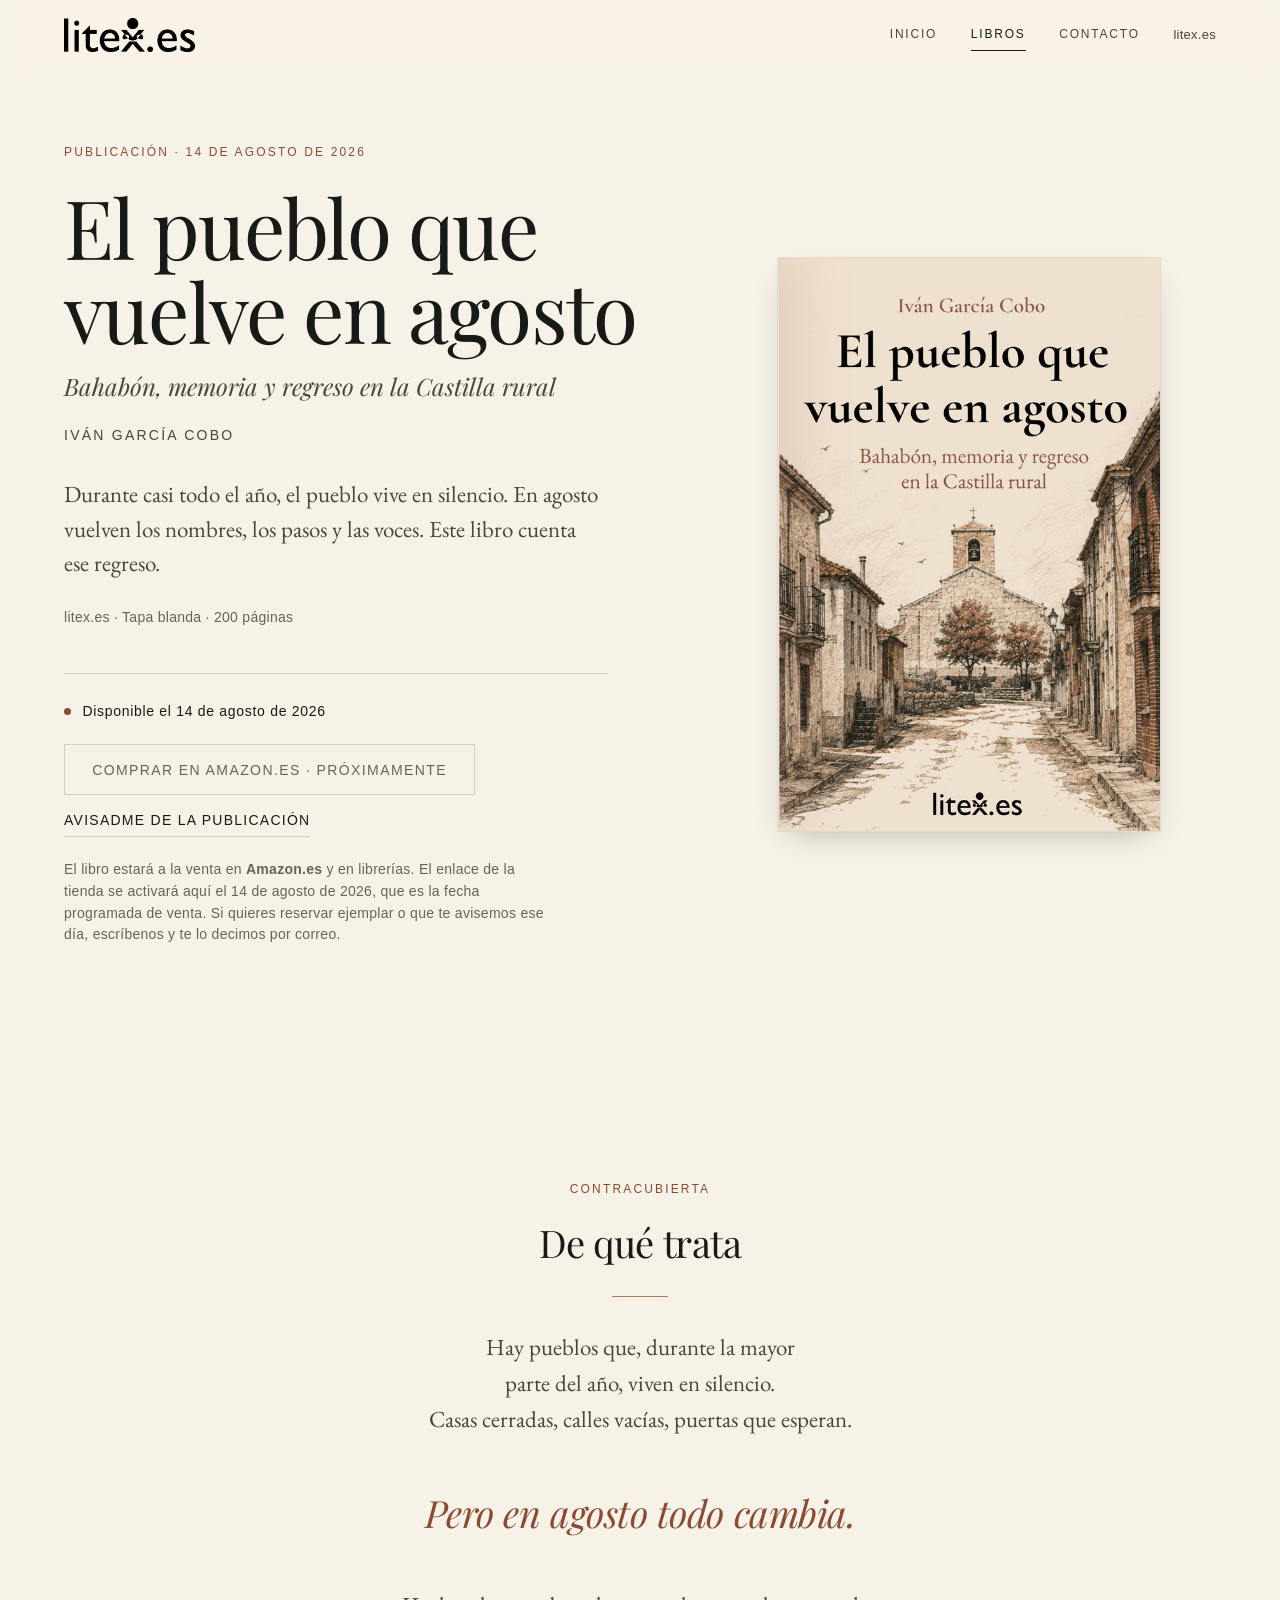
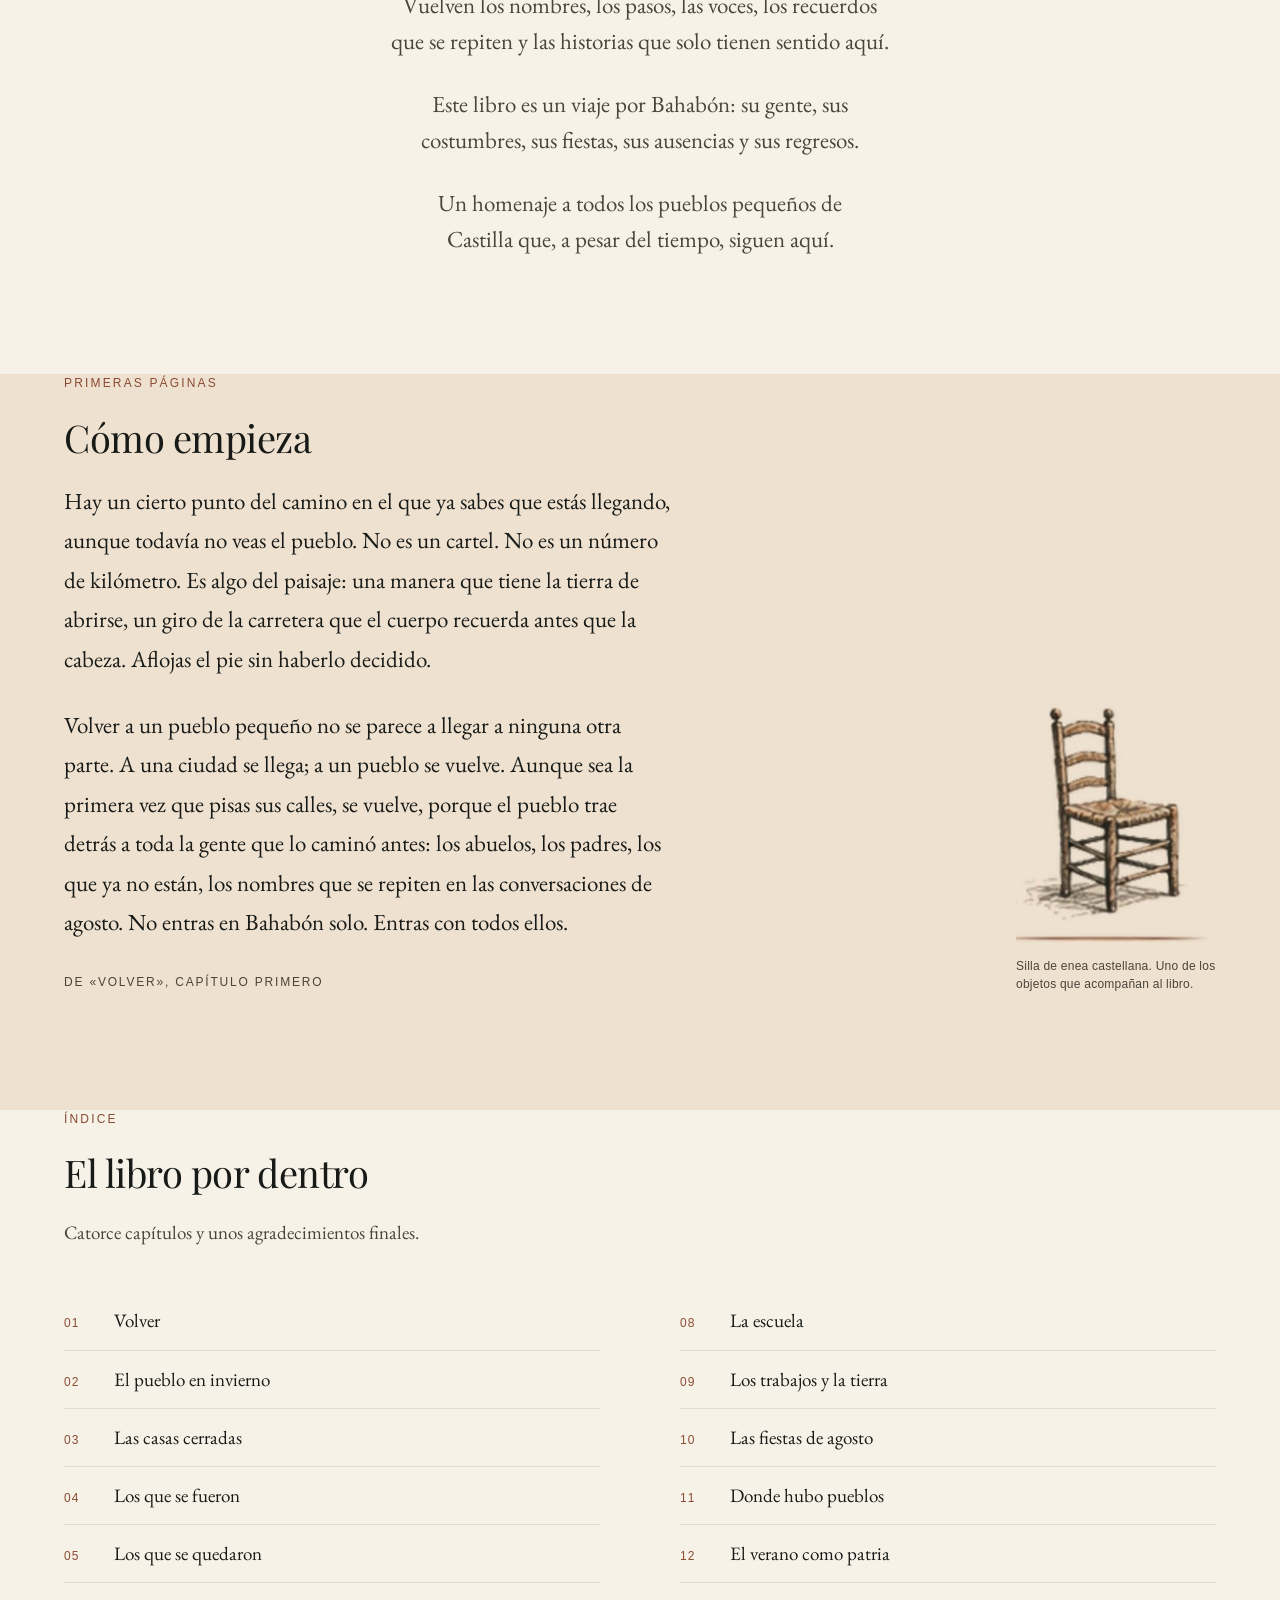
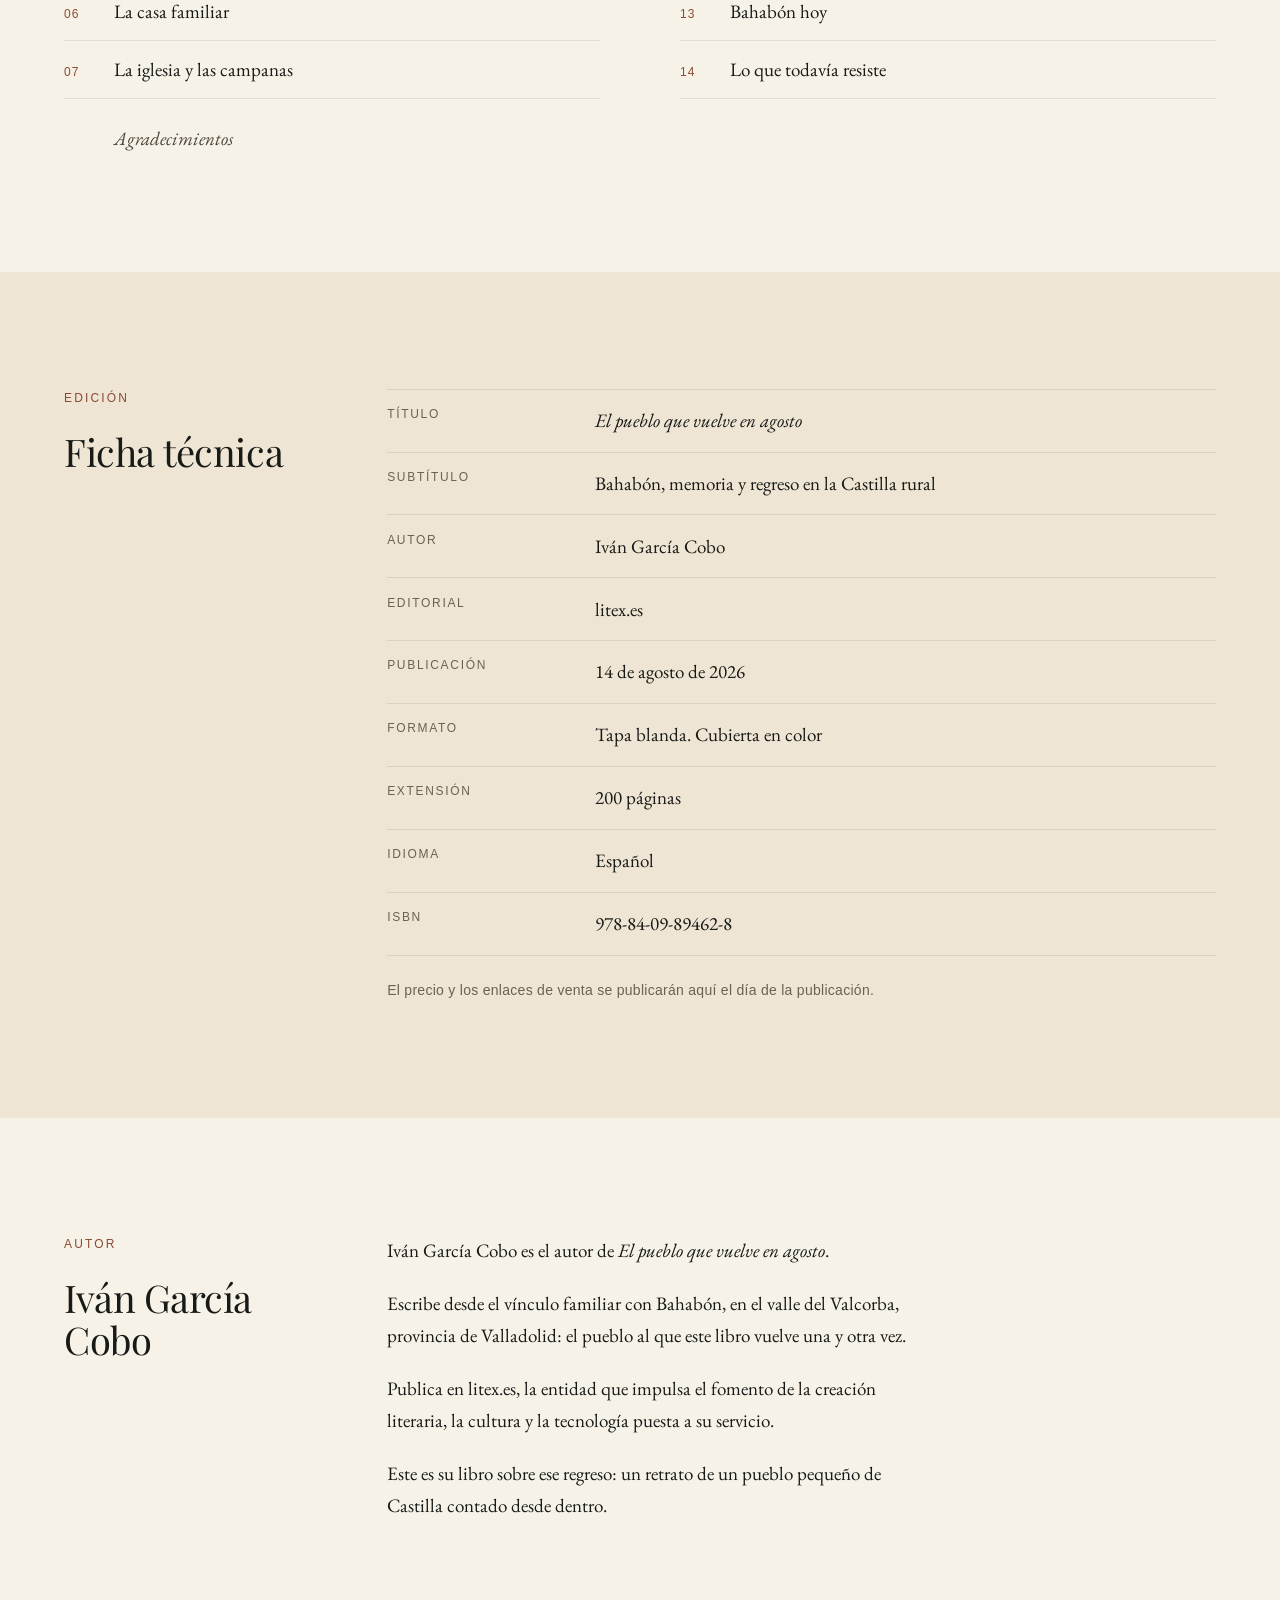
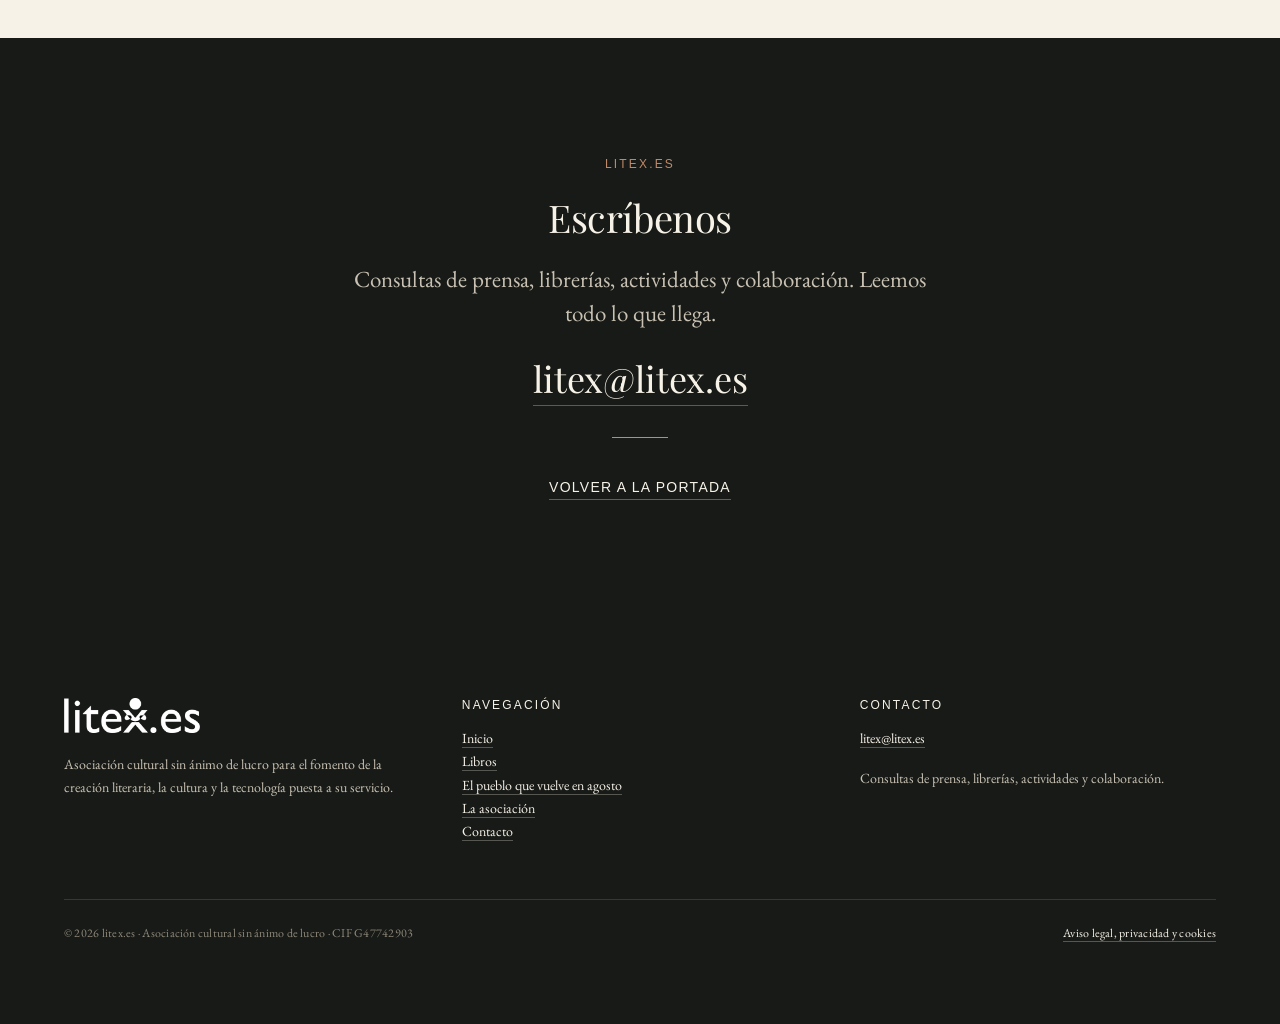
==== commit 7825c55e: "enea" ====
--- a/el-pueblo-que-vuelve-en-agosto.html
+++ b/el-pueblo-que-vuelve-en-agosto.html
@@ -13,7 +13,7 @@
 <meta property="og:title" content="El pueblo que vuelve en agosto — Iván García Cobo">
 <meta property="og:description" content="Bahabón, memoria y regreso en la Castilla rural. Un viaje por un pueblo pequeño de Castilla que revive cada agosto. Publicación: 14 de agosto de 2026.">
 <meta property="og:url" content="https://litex.es/el-pueblo-que-vuelve-en-agosto.html">
-<meta property="og:image" content="https://litex.es/assets/img/og-libro.jpg">
+<meta property="og:image" content="https://litex.es/assets/img/cubierta-pueblo-agosto-sm.jpg">
 <meta property="og:image:alt" content="Cubierta de «El pueblo que vuelve en agosto», de Iván García Cobo.">
 <meta property="book:author" content="Iván García Cobo">
 <meta property="book:release_date" content="2026-08-14">
@@ -153,8 +153,8 @@
         </figure>
 
         <figure class="plate">
-          <img src="assets/img/silla.jpg" alt="Dibujo a lápiz de una silla castellana de anea, con el respaldo de tres travesaños y el asiento trenzado." width="330" height="450" loading="lazy" decoding="async">
-          <figcaption class="meta">Silla de anea castellana. Uno de los objetos que acompañan al libro.</figcaption>
+          <img src="assets/img/silla.jpg" alt="Dibujo a lápiz de una silla castellana de enea, con el respaldo de tres travesaños y el asiento trenzado." width="330" height="450" loading="lazy" decoding="async">
+          <figcaption class="meta">Silla de enea castellana. Uno de los objetos que acompañan al libro.</figcaption>
         </figure>
       </div>
     </div>
--- a/assets/css/el-pueblo-que-vuelve-en-agosto.css
+++ b/assets/css/el-pueblo-que-vuelve-en-agosto.css
@@ -217,7 +217,7 @@
 
 .fragment__figure cite { font-style: normal; }
 
-/* Lámina de la silla de anea. El JPG trae el crema #EEE1D0 opaco, idéntico a
+/* Lámina de la silla de enea. El JPG trae el crema #EEE1D0 opaco, idéntico a
    --paper-cover: sólo funde sin costura dentro de un fondo de ese color. */
 .plate {
   margin: 0 auto;
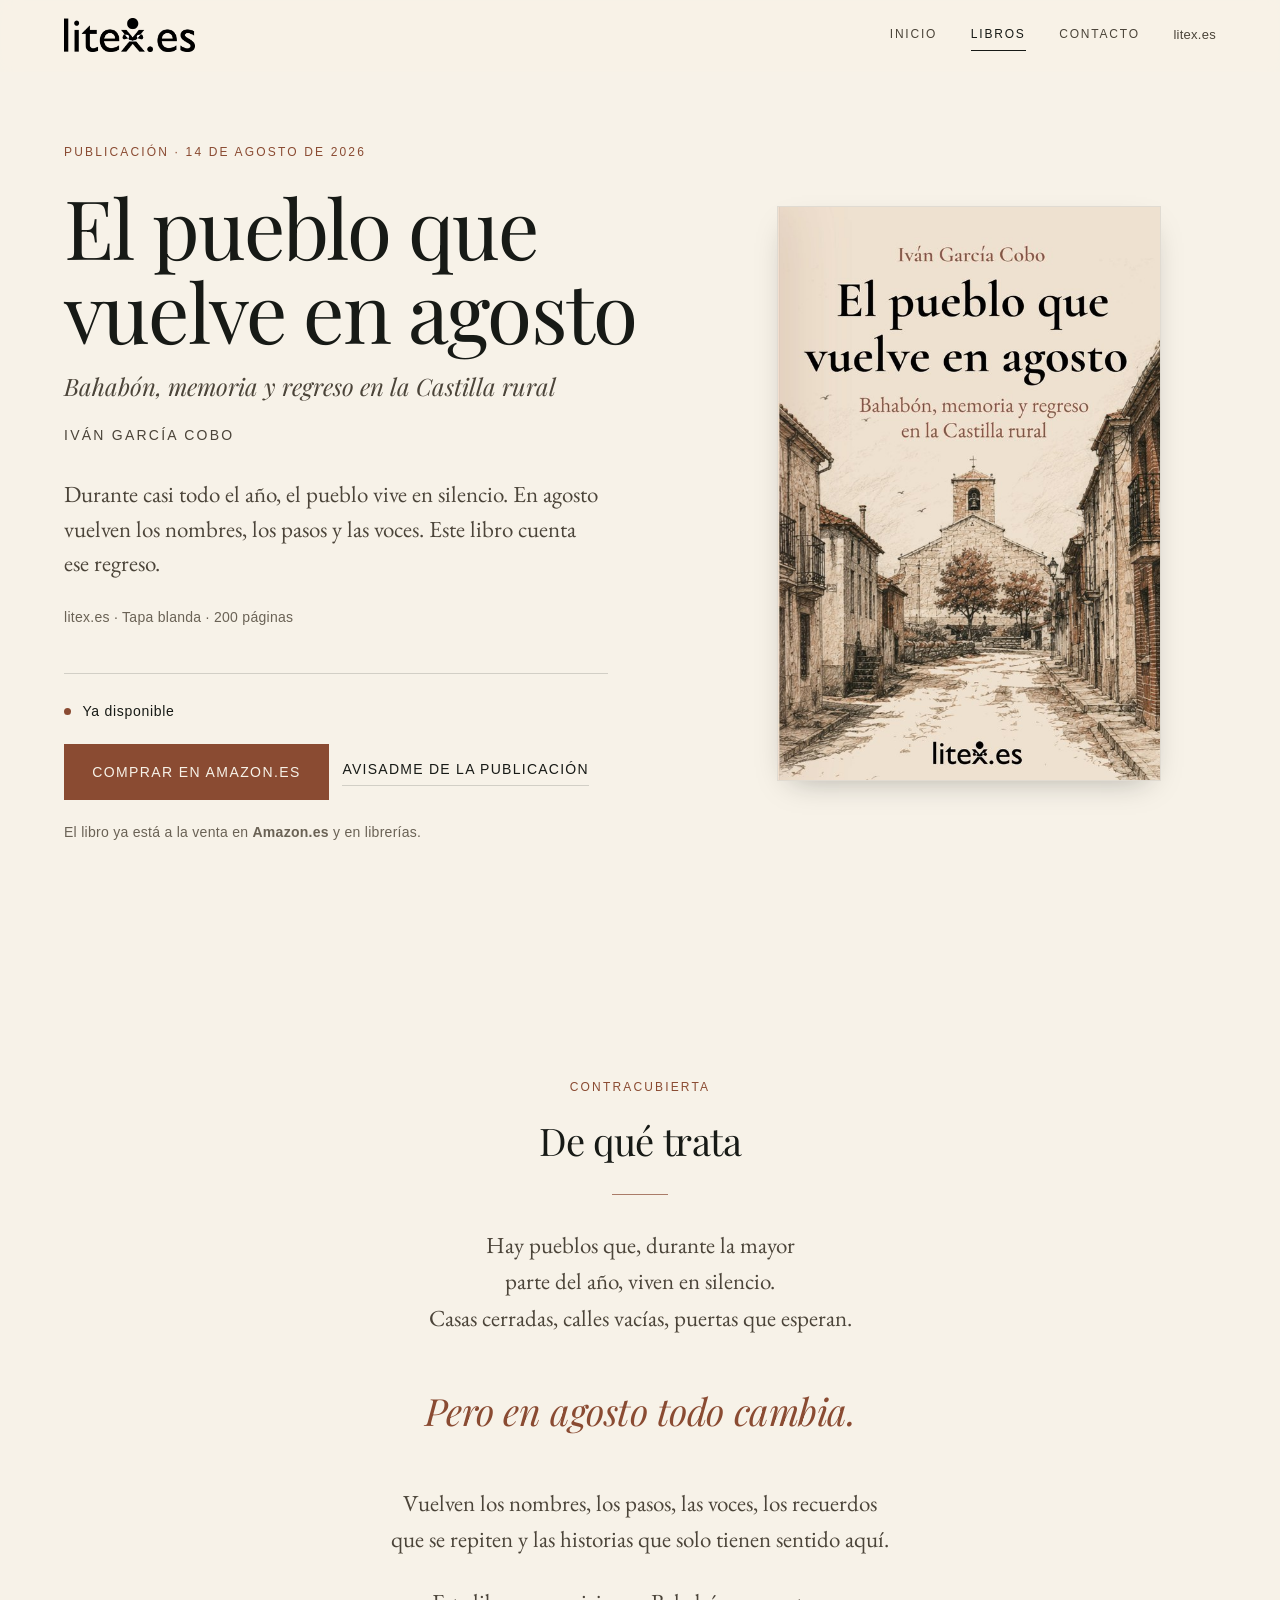
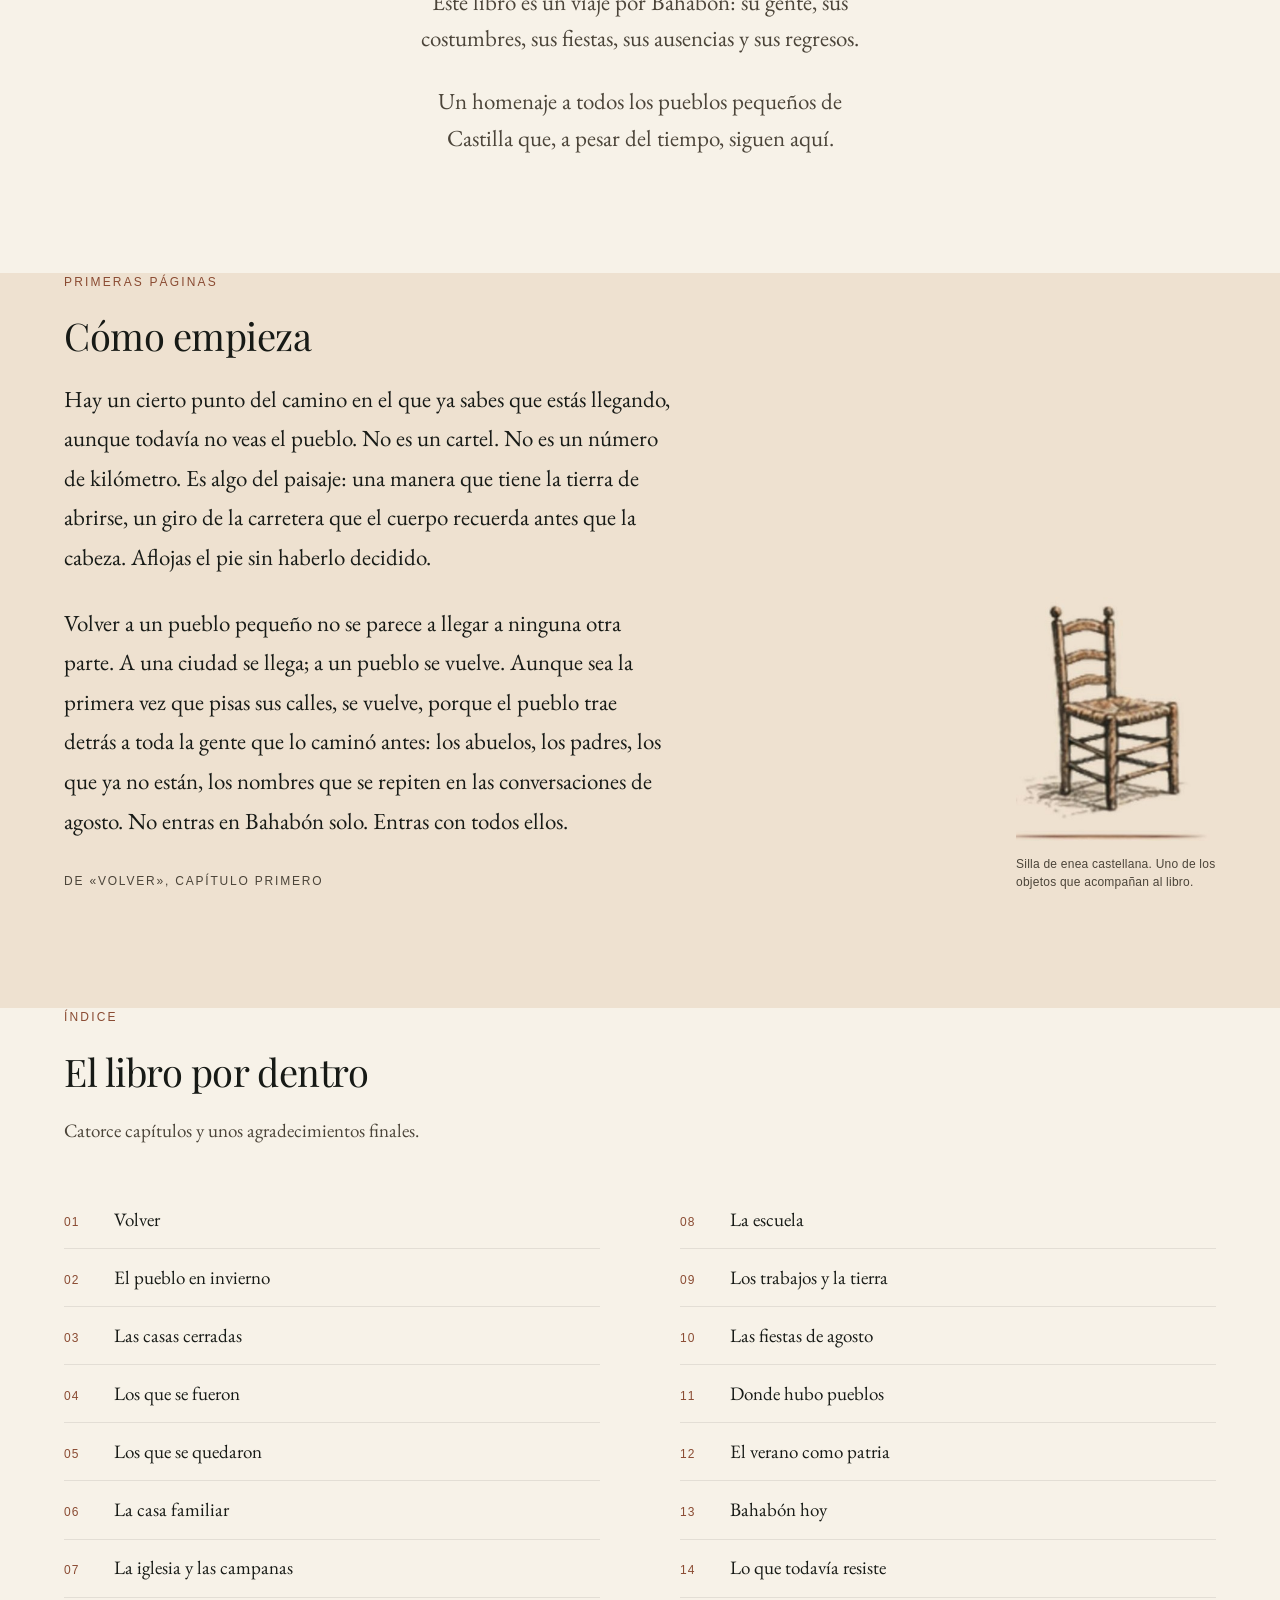
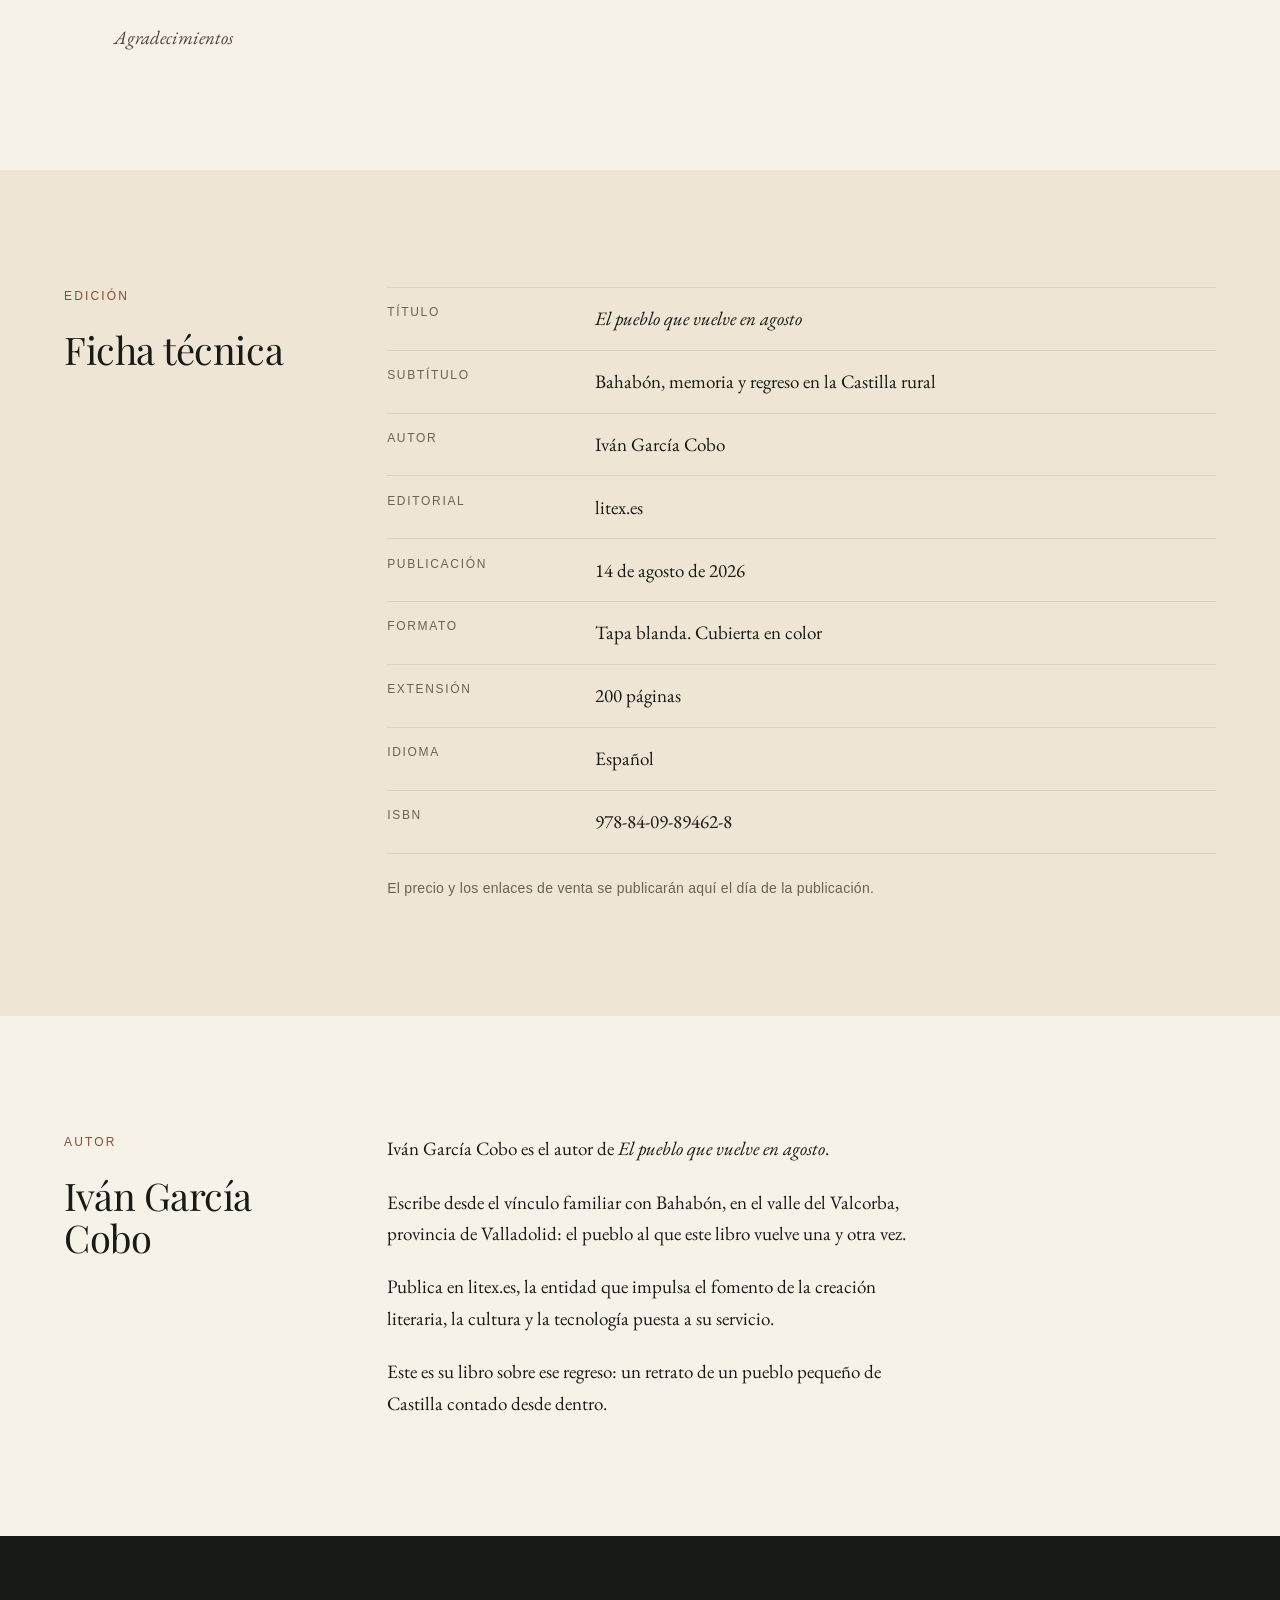
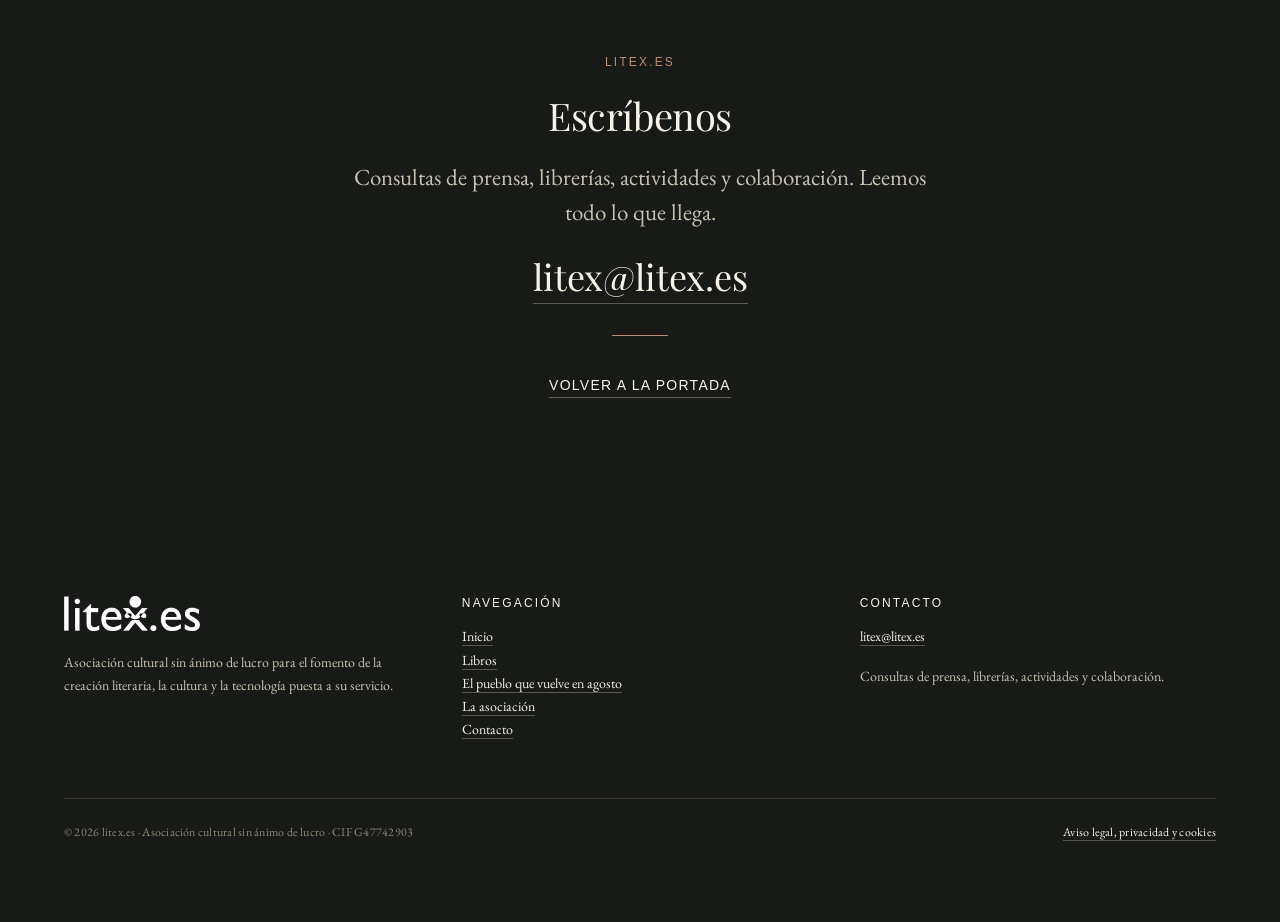
==== commit 3a58556e: "Update availability status and purchase link" ====
--- a/el-pueblo-que-vuelve-en-agosto.html
+++ b/el-pueblo-que-vuelve-en-agosto.html
@@ -86,18 +86,14 @@
 
         <!-- ===== 2. Zona de compra ====================================== -->
         <div class="buy" id="compra">
-          <p class="buy__status">Disponible el 14 de agosto de 2026</p>
+          <p class="buy__status">Ya disponible</p>
 
           <div class="btn-row">
-            <!-- TODO: sustituir por el enlace real de compra cuando esté definido.
-                 Al activarlo: convertir este botón en un enlace con las mismas clases,
-                 poner el href del punto de venta y quitar los atributos
-                 disabled, aria-disabled y aria-describedby. -->
-            <button class="btn btn--accent" type="button" aria-disabled="true" disabled aria-describedby="buy-note">Comprar en Amazon.es · próximamente</button>
+            <a class="btn btn--accent" href="https://www.amazon.es/El-pueblo-que-vuelve-agosto/dp/8409894629" target="_blank" rel="noopener">Comprar en Amazon.es</a>
             <a class="link" href="mailto:litex@litex.es?subject=Reserva%20de%20ejemplar%20%C2%B7%20El%20pueblo%20que%20vuelve%20en%20agosto">Avisadme de la publicación</a>
           </div>
 
-          <p class="meta buy__note" id="buy-note">El libro estará a la venta en <strong>Amazon.es</strong> y en librerías. El enlace de la tienda se activará aquí el 14 de agosto de 2026, que es la fecha programada de venta. Si quieres reservar ejemplar o que te avisemos ese día, escríbenos y te lo decimos por correo.</p>
+          <p class="meta buy__note" id="buy-note">El libro ya está a la venta en <strong>Amazon.es</strong> y en librerías.</p>
         </div>
       </div>
 
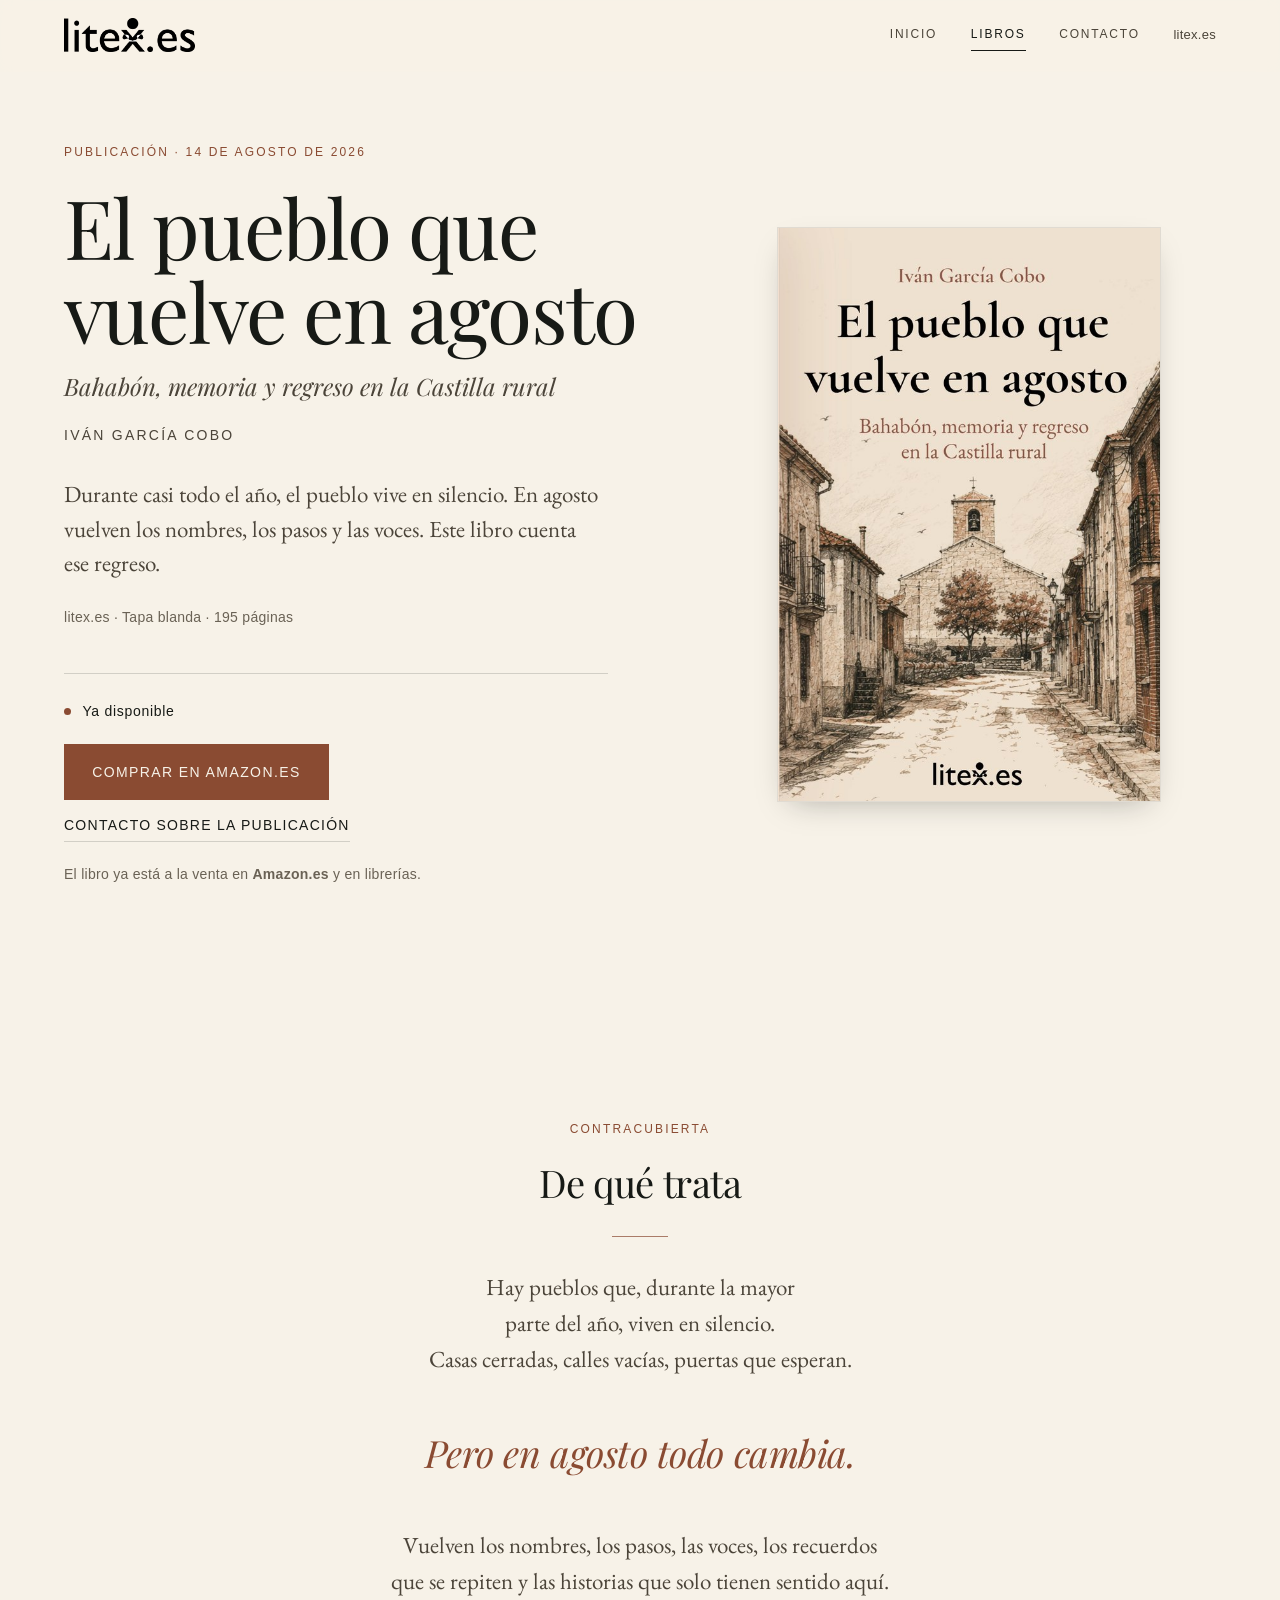
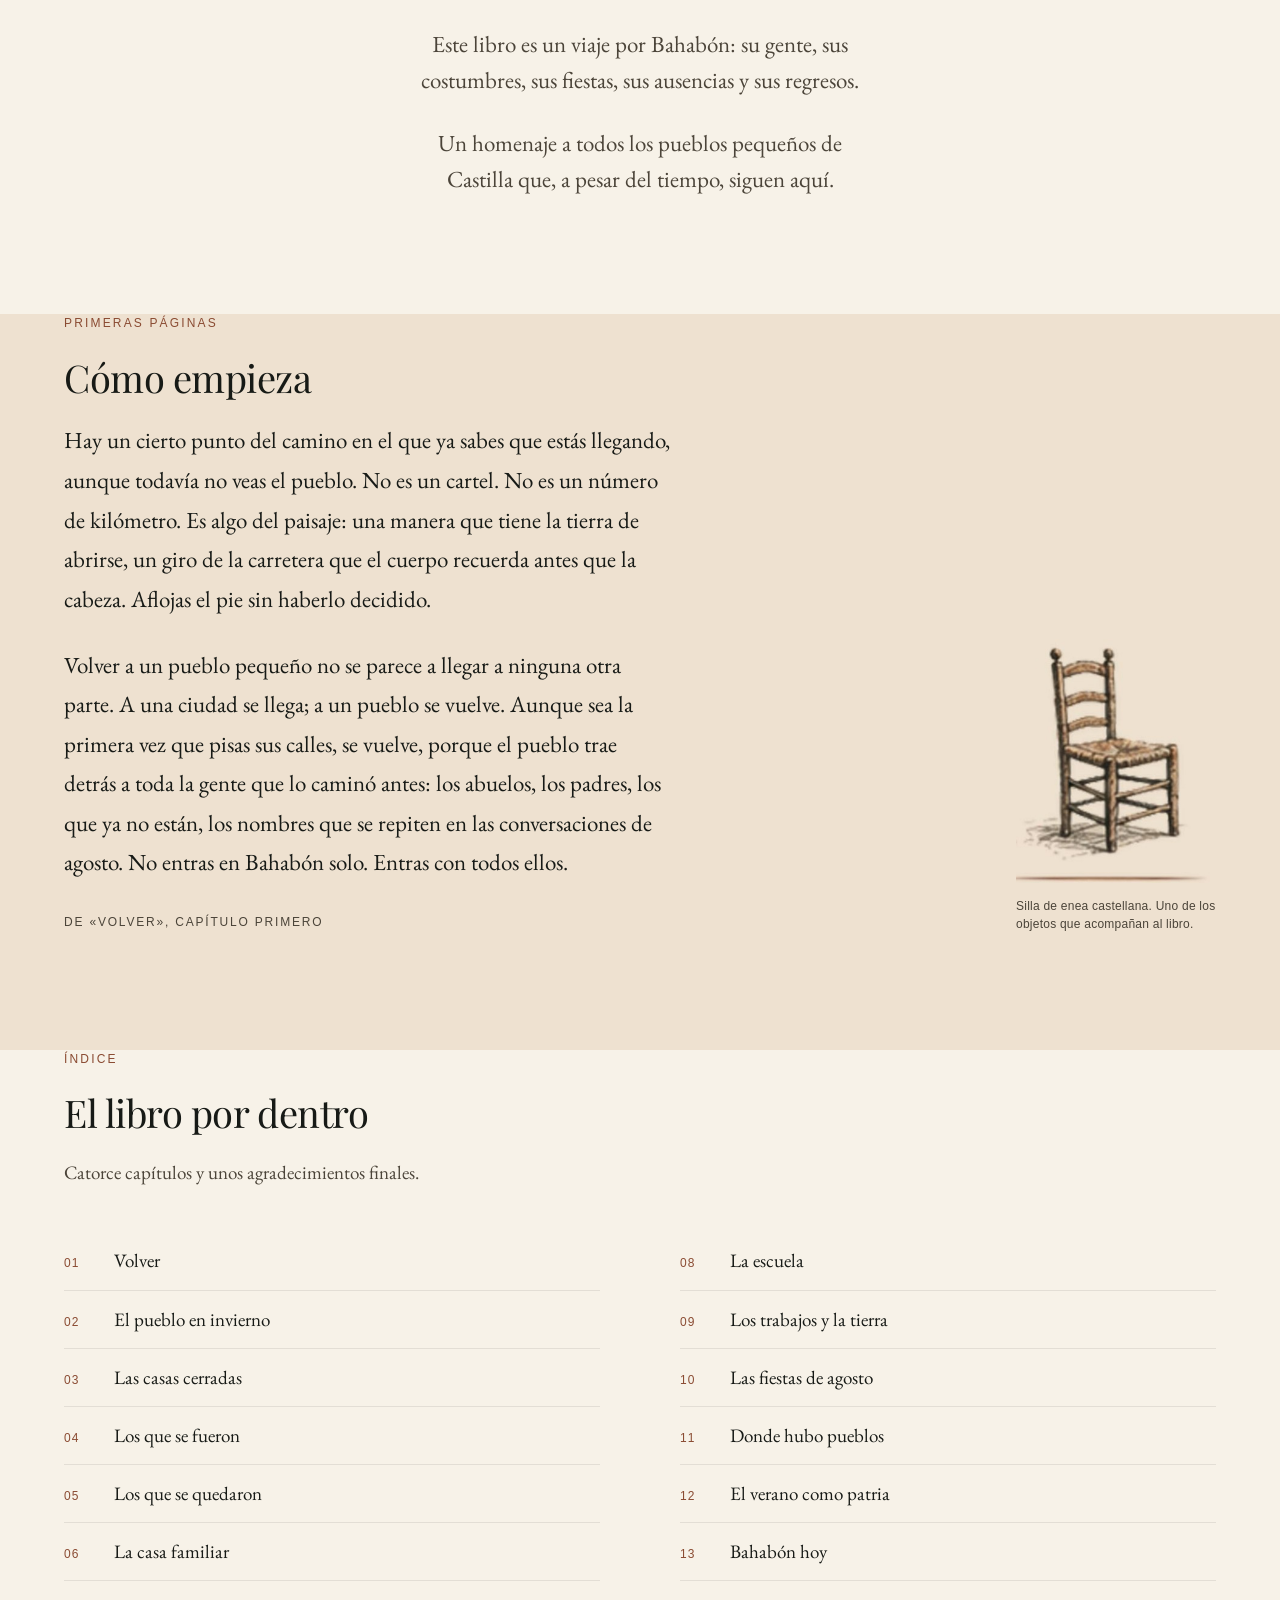
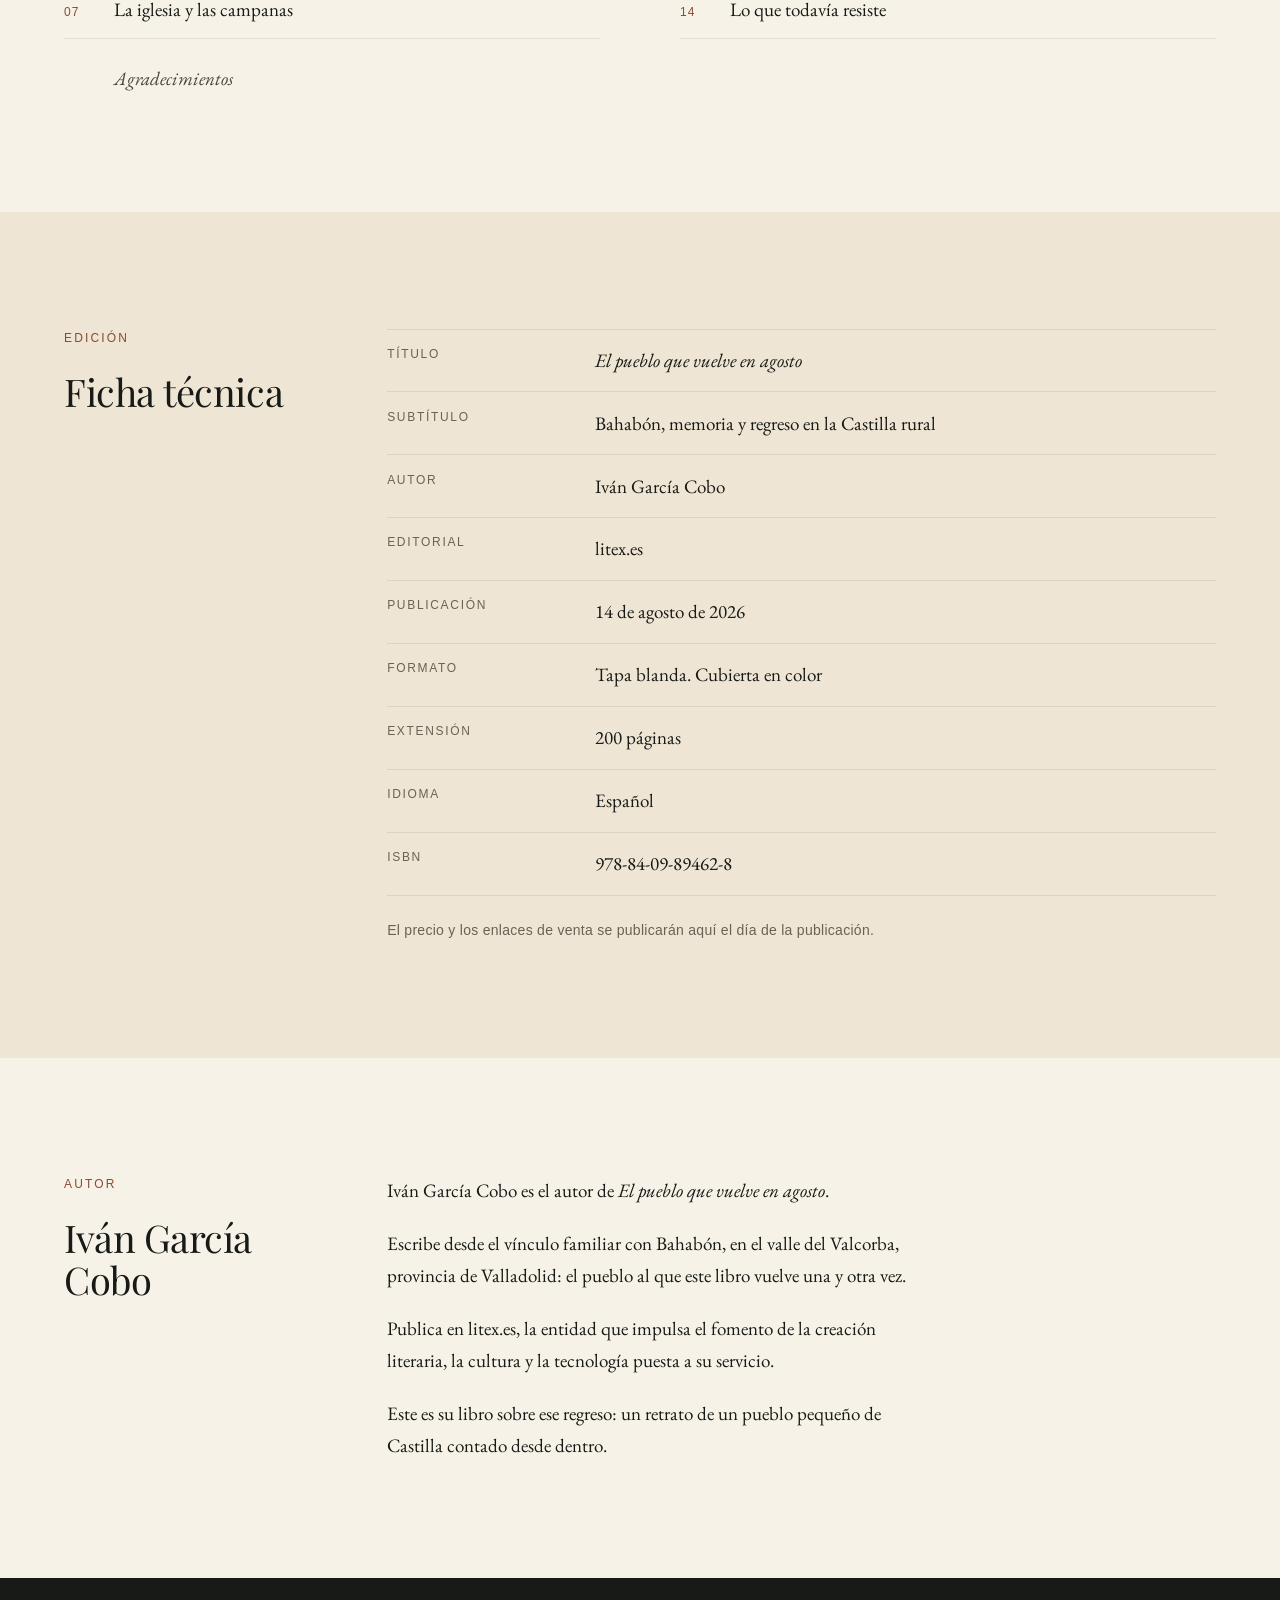
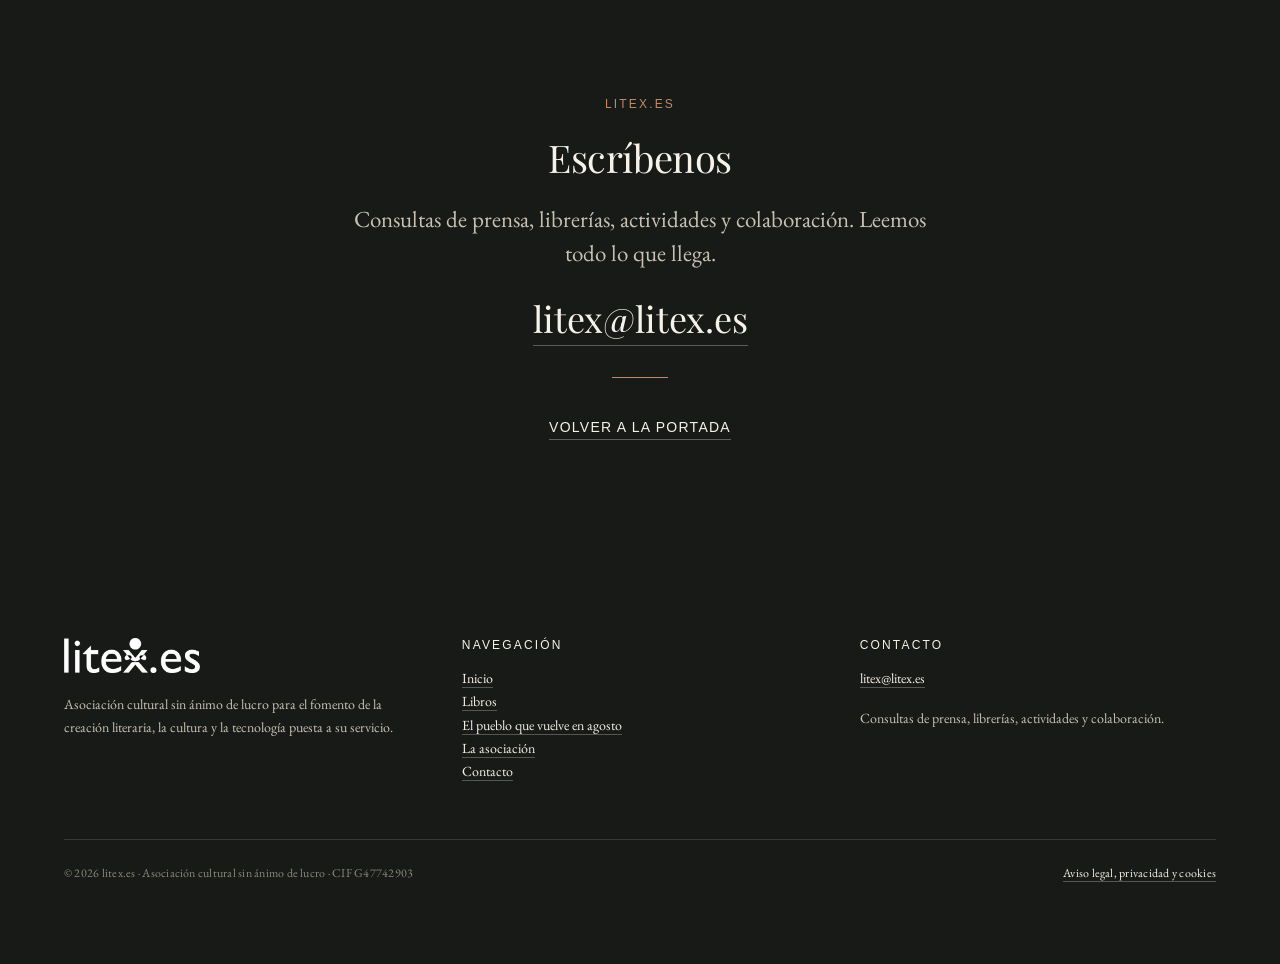
==== commit da301ff7: "Update book page details and contact link" ====
--- a/el-pueblo-que-vuelve-en-agosto.html
+++ b/el-pueblo-que-vuelve-en-agosto.html
@@ -82,7 +82,7 @@
         <p class="book-hero__subtitle">Bahabón, memoria y regreso en la Castilla rural</p>
         <p class="book-hero__author">Iván García Cobo</p>
         <p class="lede book-hero__lede">Durante casi todo el año, el pueblo vive en silencio. En agosto vuelven los nombres, los pasos y las voces. Este libro cuenta ese regreso.</p>
-        <p class="meta book-hero__meta">litex.es · Tapa blanda · 200 páginas</p>
+        <p class="meta book-hero__meta">litex.es · Tapa blanda · 195 páginas</p>
 
         <!-- ===== 2. Zona de compra ====================================== -->
         <div class="buy" id="compra">
@@ -90,7 +90,7 @@
 
           <div class="btn-row">
             <a class="btn btn--accent" href="https://www.amazon.es/El-pueblo-que-vuelve-agosto/dp/8409894629" target="_blank" rel="noopener">Comprar en Amazon.es</a>
-            <a class="link" href="mailto:litex@litex.es?subject=Reserva%20de%20ejemplar%20%C2%B7%20El%20pueblo%20que%20vuelve%20en%20agosto">Avisadme de la publicación</a>
+            <a class="link" href="mailto:litex@litex.es?subject=Contacto%20sobre%20libro%20%C2%B7%20El%20pueblo%20que%20vuelve%20en%20agosto">Contacto sobre la publicación</a>
           </div>
 
           <p class="meta buy__note" id="buy-note">El libro ya está a la venta en <strong>Amazon.es</strong> y en librerías.</p>
@@ -103,7 +103,7 @@
              sizes="(min-width: 62rem) 24rem, (min-width: 40rem) 20rem, 15rem"
              width="1200" height="1800"
              fetchpriority="high" decoding="async"
-             alt="Cubierta de «El pueblo que vuelve en agosto», de Iván García Cobo: dibujo a lápiz de una calle de pueblo, entre casas de piedra y adobe, que desemboca en la iglesia y su espadaña, sobre fondo crema.">
+             alt="Cubierta de «El pueblo que vuelve en agosto», de Iván García Cobo: dibujo a lápiz de una calle de pueblo, entre casas de piedra y adobe, que desemboca en la iglesia y su torre, sobre fondo crema.">
       </figure>
 
     </div>
